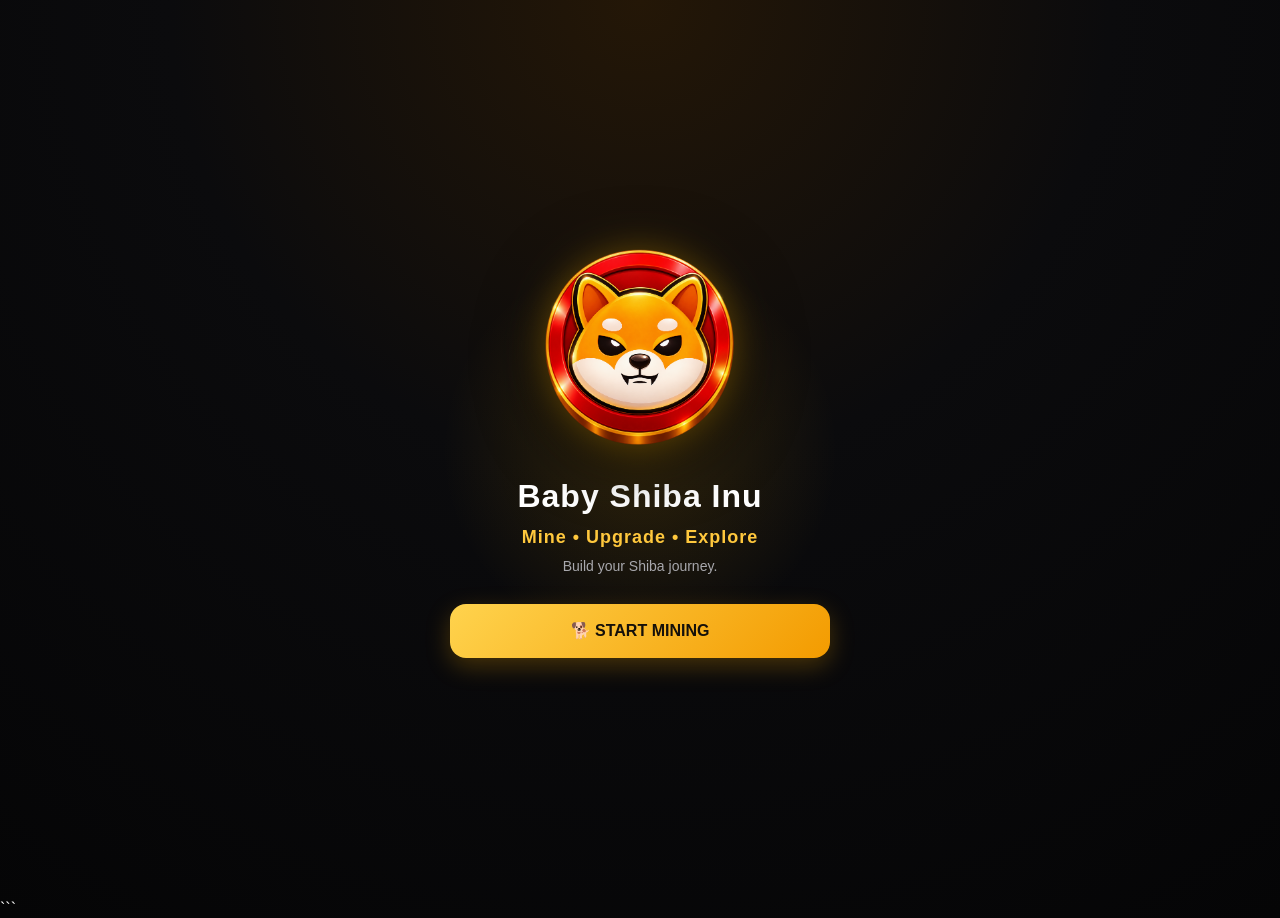
==== index.html @ 74957fc0 "Update index.html" ====
<!DOCTYPE html>
<html lang="en">
<head>
    <meta charset="UTF-8">

    <meta
        name="viewport"
        content="width=device-width, initial-scale=1.0, maximum-scale=1.0, user-scalable=no"
    >

    <title>Baby Shiba Inu</title>

    <script src="https://telegram.org/js/telegram-web-app.js"></script>

    <link rel="stylesheet" href="style.css">
</head>

<body>

<div class="app">

    <!-- ============================= -->
    <!-- INTRO SCREEN -->
    <!-- ============================= -->

    <section id="introPage" class="page intro-page active">

        <div class="intro-content">

            <div class="intro-logo">
                <img
                    src="file_00000000475481f4afc8aeaecd6da9b6.png"
                    alt="Baby Shiba Inu"
                    style="
                        width:210px;
                        height:210px;
                        max-width:210px;
                        max-height:210px;
                        object-fit:contain;
                        display:block;
                        margin:0 auto;
                    "
                >
            </div>

            <h1>Baby Shiba Inu</h1>

            <p class="intro-text">
                Mine • Upgrade • Explore
            </p>

            <p class="intro-subtitle">
                Build your Shiba journey.
            </p>

            <button
                id="startGame"
                class="primary-btn"
                type="button"
            >
                🐕 START MINING
            </button>

        </div>

    </section>


    <!-- ============================= -->
    <!-- MAIN GAME -->
    <!-- ============================= -->

    <main id="gameApp" class="game-app hidden">

        <!-- ============================= -->
        <!-- HEADER -->
        <!-- ============================= -->

        <header class="header">

            <div class="brand">

                <div class="brand-logo">
                    🐕
                </div>

                <div>

                    <div class="brand-title">
                        Baby Shiba Inu
                    </div>

                    <div class="brand-subtitle">
                        BSHIB Mining
                    </div>

                </div>

            </div>

            <button
                id="soundBtn"
                class="sound-btn"
                type="button"
            >
                🔊
            </button>

        </header>


        <!-- ============================= -->
        <!-- MINING PAGE -->
        <!-- ============================= -->

        <section
            id="miningPage"
            class="page game-page active"
        >

            <div class="player-card">

                <div class="player-info">

                    <div class="player-avatar">
                        🐕
                    </div>

                    <div>

                        <div
                            id="playerName"
                            class="player-name"
                        >
                            Player
                        </div>

                        <div
                            id="playerId"
                            class="player-id"
                        >
                            Telegram ID
                        </div>

                    </div>

                </div>

                <div class="status">

                    <span class="status-dot"></span>

                    <span id="miningStatus">
                        Mining
                    </span>

                </div>

            </div>


            <!-- BALANCE -->

            <div class="balance-card">

                <div class="balance-label">
                    YOUR BALANCE
                </div>

                <div class="balance-row">

                    <div
                        id="balance"
                        class="balance"
                    >
                        0
                    </div>

                    <span class="token-name">
                        BSHIB
                    </span>

                </div>

                <div class="level-box">

                    <div class="level-row">

                        <span id="levelName">
                            Shiba Rookie
                        </span>

                        <span>
                            LVL <b id="level">1</b>
                        </span>

                    </div>

                    <div class="progress">

                        <div
                            id="xpFill"
                            class="progress-fill"
                        ></div>

                    </div>

                </div>

            </div>


            <!-- MINING -->

            <div class="mining-card">

                <div class="mining-status">
                    ⛏️ MINING
                </div>

                <div class="coin-container">

                    <button
                        id="shibaButton"
                        class="shiba-button"
                        type="button"
                    >

                        <img
                            src="file_00000000475481f4afc8aeaecd6da9b6.png"
                            alt="BSHIB"
                        >

                    </button>

                </div>

                <div class="tap-hint">
                    TAP TO MINE BSHIB
                </div>

                <div class="mining-info">

                    <div class="mining-stat">

                        <span>
                            ⚡ Power
                        </span>

                        <strong id="tapPower">
                            1
                        </strong>

                    </div>

                    <div class="mining-stat">

                        <span>
                            🚀 Rate
                        </span>

                        <strong id="mineRate">
                            1 BSHIB/s
                        </strong>

                    </div>

                </div>

            </div>


            <!-- ENERGY -->

            <div class="energy-box">

                <div class="energy-row">

                    <span>
                        ⚡ Energy
                    </span>

                    <span>
                        <b id="energy">1000</b>
                        /
                        <span id="maxEnergy">1000</span>
                    </span>

                </div>

                <div class="energy-fill-box">

                    <div
                        id="energyFill"
                        class="energy-fill"
                    ></div>

                </div>

            </div>


            <!-- MINING STATS -->

            <div class="stats-card">

                <div class="stat-item">

                    <span>
                        Total Mined
                    </span>

                    <strong id="totalMined">
                        0
                    </strong>

                    <small>
                        BSHIB
                    </small>

                </div>

                <div class="stat-item">

                    <span>
                        Mining Rate
                    </span>

                    <strong id="statsMineRate">
                        1
                    </strong>

                    <small>
                        BSHIB/s
                    </small>

                </div>

            </div>

        </section>


        <!-- ============================= -->
        <!-- ITEMS PAGE -->
        <!-- ============================= -->

        <section
            id="itemsPage"
            class="page game-page"
        >

            <div class="page-header">

                <h2>
                    🎒 Items
                </h2>

                <p>
                    Your Baby Shiba items
                </p>

            </div>

            <div class="empty-card">

                <div class="empty-icon">
                    🎒
                </div>

                <h3>
                    Your Items
                </h3>

                <p>
                    Items you earn or purchase will appear here.
                </p>

            </div>

        </section>


        <!-- ============================= -->
        <!-- SHOP PAGE -->
        <!-- ============================= -->

        <section
            id="shopPage"
            class="page game-page"
        >

            <div class="page-header">

                <h2>
                    🛒 Shiba Shop
                </h2>

                <p>
                    Upgrade your mining experience
                </p>

            </div>

            <div class="shop-grid">

                <!-- ENERGY PACK -->

                <div class="shop-card">

                    <div class="shop-icon">
                        ⚡
                    </div>

                    <h3>
                        Energy Pack
                    </h3>

                    <p>
                        Restore 500 mining energy.
                    </p>

                    <button
                        id="buyEnergyPack"
                        class="shop-btn"
                        type="button"
                    >

                        <span id="energyPackCost">
                            250
                        </span>

                        BSHIB

                    </button>

                </div>


                <!-- MINING BOOST -->

                <div class="shop-card">

                    <div class="shop-icon">
                        🚀
                    </div>

                    <h3>
                        Mining Boost
                    </h3>

                    <p>
                        Increase mining power.
                    </p>

                    <button
                        id="buyMiningBoost"
                        class="shop-btn"
                        type="button"
                    >

                        <span id="miningBoostCost">
                            500
                        </span>

                        BSHIB

                    </button>

                </div>

            </div>

        </section>


        <!-- ============================= -->
        <!-- VIP PAGE -->
        <!-- ============================= -->

        <section
            id="vipPage"
            class="page game-page"
        >

            <div class="page-header">

                <h2>
                    👑 Baby Shiba VIP
                </h2>

                <p>
                    Unlock more mining power and rewards
                </p>

            </div>


            <!-- CURRENT VIP -->

            <div class="vip-current-box">

                <div class="vip-current-icon">
                    👑
                </div>

                <div class="vip-current-info">

                    <span class="vip-current-label">
                        Current Membership
                    </span>

                    <strong id="vipCurrentName">
                        Free Member
                    </strong>

                    <span id="vipLevel">
                        VIP 0
                    </span>

                </div>

            </div>


            <!-- VIP STATS -->

            <div class="vip-stats">

                <div class="vip-stat">

                    <span>
                        ⛏️
                    </span>

                    <small>
                        Mining Bonus
                    </small>

                    <strong id="vipMiningBonus">
                        +0%
                    </strong>

                </div>

                <div class="vip-stat">

                    <span>
                        ⚡
                    </span>

                    <small>
                        Energy Bonus
                    </small>

                    <strong id="vipEnergyBonus">
                        +0
                    </strong>

                </div>

                <div class="vip-stat">

                    <span>
                        🎁
                    </span>

                    <small>
                        Daily Reward
                    </small>

                    <strong id="vipDailyReward">
                        Locked
                    </strong>

                </div>

            </div>


            <!-- DAILY REWARD -->

            <button
                id="claimVipReward"
                class="vip-reward-btn"
                type="button"
                disabled
            >
                🔒 VIP Reward Locked
            </button>


            <!-- VIP MEMBERSHIP -->

            <div class="vip-section-title">

                <h3>
                    VIP Membership
                </h3>

                <p>
                    Upgrade your Baby Shiba journey
                </p>

            </div>


            <!-- VIP LEVELS -->

            <div class="vip-level-container">


                <!-- ============================= -->
                <!-- VIP 0 -->
                <!-- ============================= -->

                <div
                    class="vip-level-card current-vip"
                    data-vip-level="0"
                >

                    <div class="vip-card-top">

                        <div class="vip-card-icon">
                            🆓
                        </div>

                        <div>

                            <h3>
                                VIP 0
                            </h3>

                            <span>
                                Free Member
                            </span>

                        </div>

                    </div>

                    <div class="vip-benefits">

                        <div>
                            <span>⛏️ Mining</span>
                            <strong>+0%</strong>
                        </div>

                        <div>
                            <span>⚡ Energy</span>
                            <strong>+0</strong>
                        </div>

                        <div>
                            <span>🎁 Daily</span>
                            <strong>Locked</strong>
                        </div>

                    </div>

                    <button
                        class="vip-buy-btn"
                        type="button"
                        disabled
                    >
                        ✅ Current
                    </button>

                </div>


                <!-- ============================= -->
                <!-- VIP 1 -->
                <!-- ============================= -->

                <div
                    class="vip-level-card"
                    data-vip-level="1"
                >

                    <div class="vip-card-top">

                        <div class="vip-card-icon">
                            🥉
                        </div>

                        <div>

                            <h3>
                                VIP 1
                            </h3>

                            <span>
                                Starter
                            </span>

                        </div>

                    </div>

                    <div class="vip-benefits">

                        <div>
                            <span>⛏️ Mining</span>
                            <strong>+10%</strong>
                        </div>

                        <div>
                            <span>⚡ Energy</span>
                            <strong>+100</strong>
                        </div>

                        <div>
                            <span>🎁 Daily</span>
                            <strong>500 BSHIB</strong>
                        </div>

                    </div>

                    <div class="vip-price">
                        10,000 BSHIB
                    </div>

                    <button
                        class="vip-buy-btn"
                        type="button"
                        data-vip-level="1"
                    >
                        👑 Activate VIP 1
                    </button>

                </div>


                <!-- ============================= -->
                <!-- VIP 2 -->
                <!-- ============================= -->

                <div
                    class="vip-level-card"
                    data-vip-level="2"
                >

                    <div class="vip-card-top">

                        <div class="vip-card-icon">
                            🥈
                        </div>

                        <div>

                            <h3>
                                VIP 2
                            </h3>

                            <span>
                                Hunter
                            </span>

                        </div>

                    </div>

                    <div class="vip-benefits">

                        <div>
                            <span>⛏️ Mining</span>
                            <strong>+25%</strong>
                        </div>

                        <div>
                            <span>⚡ Energy</span>
                            <strong>+250</strong>
                        </div>

                        <div>
                            <span>🎁 Daily</span>
                            <strong>1,000 BSHIB</strong>
                        </div>

                    </div>

                    <div class="vip-price">
                        50,000 BSHIB
                    </div>

                    <button
                        class="vip-buy-btn"
                        type="button"
                        data-vip-level="2"
                    >
                        👑 Activate VIP 2
                    </button>

                </div>


                <!-- ============================= -->
                <!-- VIP 3 -->
                <!-- ============================= -->

                <div
                    class="vip-level-card"
                    data-vip-level="3"
                >

                    <div class="vip-card-top">

                        <div class="vip-card-icon">
                            🏆
                        </div>

                        <div>

                            <h3>
                                VIP 3
                            </h3>

                            <span>
                                Warrior
                            </span>

                        </div>

                    </div>

                    <div class="vip-benefits">

                        <div>
                            <span>⛏️ Mining</span>
                            <strong>+50%</strong>
                        </div>

                        <div>
                            <span>⚡ Energy</span>
                            <strong>+500</strong>
                        </div>

                        <div>
                            <span>🎁 Daily</span>
                            <strong>2,500 BSHIB</strong>
                        </div>

                    </div>

                    <div class="vip-price">
                        150,000 BSHIB
                    </div>

                    <button
                        class="vip-buy-btn"
                        type="button"
                        data-vip-level="3"
                    >
                        👑 Activate VIP 3
                    </button>

                </div>


                <!-- ============================= -->
                <!-- VIP 4 -->
                <!-- ============================= -->

                <div
                    class="vip-level-card"
                    data-vip-level="4"
                >

                    <div class="vip-card-top">

                        <div class="vip-card-icon">
                            💎
                        </div>

                        <div>

                            <h3>
                                VIP 4
                            </h3>

                            <span>
                                Elite
                            </span>

                        </div>

                    </div>

                    <div class="vip-benefits">

                        <div>
                            <span>⛏️ Mining</span>
                            <strong>+75%</strong>
                        </div>

                        <div>
                            <span>⚡ Energy</span>
                            <strong>+750</strong>
                        </div>

                        <div>
                            <span>🎁 Daily</span>
                            <strong>5,000 BSHIB</strong>
                        </div>

                    </div>

                    <div class="vip-price">
                        400,000 BSHIB
                    </div>

                    <button
                        class="vip-buy-btn"
                        type="button"
                        data-vip-level="4"
                    >
                        👑 Activate VIP 4
                    </button>

                </div>


                <!-- ============================= -->
                <!-- VIP 5 -->
                <!-- ============================= -->

                <div
                    class="vip-level-card vip-5-card"
                    data-vip-level="5"
                >

                    <div class="vip-card-top">

                        <div class="vip-card-icon">
                            👑
                        </div>

                        <div>

                            <h3>
                                VIP 5
                            </h3>

                            <span>
                                Shiba Legend
                            </span>

                        </div>

                    </div>

                    <div class="vip-benefits">

                        <div>
                            <span>⛏️ Mining</span>
                            <strong>+100%</strong>
                        </div>

                        <div>
                            <span>⚡ Energy</span>
                            <strong>+1,000</strong>
                        </div>

                        <div>
                            <span>🎁 Daily</span>
                            <strong>10,000 BSHIB</strong>
                        </div>

                    </div>

                    <div class="vip-price">
                        1,000,000 BSHIB
                    </div>

                    <button
                        class="vip-buy-btn"
                        type="button"
                        data-vip-level="5"
                    >
                        👑 Activate VIP 5
                    </button>

                </div>

            </div>

        </section>


        <!-- ============================= -->
        <!-- FRIENDS PAGE -->
        <!-- ============================= -->

        <section
            id="friendsPage"
            class="page game-page"
        >

            <div class="page-header">

                <h2>
                    👥 Friends
                </h2>

                <p>
                    Invite friends to Baby Shiba Inu
                </p>

            </div>

            <div class="referral-card">

                <div class="referral-title">
                    🐕 Invite & Earn
                </div>

                <div class="referral-text">
                    Share your referral link with your friends.
                </div>

                <div class="ref-code-box">

                    <span id="refCode">
                        BSHIB
                    </span>

                    <button
                        id="copyRef"
                        class="copy-btn"
                        type="button"
                    >
                        COPY
                    </button>

                </div>

                <button
                    id="inviteBtn"
                    class="invite-btn"
                    type="button"
                >
                    📨 INVITE FRIENDS
                </button>

            </div>

        </section>


        <!-- ============================= -->
        <!-- ARENA PAGE -->
        <!-- ============================= -->

        <section
            id="arenaPage"
            class="page game-page arena-page"
        >

            <div class="arena-content">

                <div class="arena-icon">
                    ⚔️
                </div>

                <h1>
                    BABY SHIBA
                    <br>
                    ARENA
                </h1>

                <div class="coming-soon">
                    COMING SOON
                </div>

                <p>
                    Prepare your Baby Shiba.
                </p>

                <p>
                    Battles are coming...
                </p>

                <div class="arena-preview">

                    <span>⚔️</span>
                    <span>🐕</span>
                    <span>🏆</span>

                </div>

                <button
                    class="arena-btn"
                    type="button"
                >
                    🔥 PREPARE YOUR SHIBA
                </button>

            </div>

        </section>


        <!-- ============================= -->
        <!-- UPGRADE PAGE -->
        <!-- ============================= -->

        <section
            id="upgradePage"
            class="page game-page"
        >

            <div class="page-header">

                <h2>
                    ⚡ Upgrades
                </h2>

                <p>
                    Improve your mining power
                </p>

            </div>

            <div class="upgrade-list">

                <!-- TAP POWER -->

                <div class="upgrade-card">

                    <div class="upgrade-icon">
                        ⚡
                    </div>

                    <div class="upgrade-info">

                        <div class="upgrade-name">
                            Tap Power
                        </div>

                        <div class="upgrade-desc">
                            Increase BSHIB per tap
                        </div>

                    </div>

                    <button
                        id="upgradeTap"
                        class="upgrade-btn"
                        type="button"
                        onclick="upgradeTap()"
                    >

                        <span id="tapCost">
                            100
                        </span>

                        BSHIB

                    </button>

                </div>


                <!-- ENERGY -->

                <div class="upgrade-card">

                    <div class="upgrade-icon">
                        🔋
                    </div>

                    <div class="upgrade-info">

                        <div class="upgrade-name">
                            Energy
                        </div>

                        <div class="upgrade-desc">
                            Increase maximum energy
                        </div>

                    </div>

                    <button
                        id="upgradeEnergy"
                        class="upgrade-btn"
                        type="button"
                        onclick="upgradeEnergy()"
                    >

                        <span id="energyCost">
                            250
                        </span>

                        BSHIB

                    </button>

                </div>


                <!-- MINING BOOST -->

                <div class="upgrade-card">

                    <div class="upgrade-icon">
                        🚀
                    </div>

                    <div class="upgrade-info">

                        <div class="upgrade-name">
                            Mining Boost
                        </div>

                        <div class="upgrade-desc">
                            Increase automatic mining
                        </div>

                    </div>

                    <button
                        id="upgradeBoost"
                        class="upgrade-btn"
                        type="button"
                        onclick="upgradeBoost()"
                    >

                        <span id="boostCost">
                            500
                        </span>

                        BSHIB

                    </button>

                </div>

            </div>

        </section>


        <!-- ============================= -->
        <!-- BOTTOM NAVIGATION -->
        <!-- ============================= -->

        <nav
            class="bottom-nav"
            aria-label="Main navigation"
        >

            <button
                id="miningNav"
                class="nav-item active"
                type="button"
                onclick="showPage('miningPage')"
            >

                <span>⛏️</span>
                <small>Mining</small>

            </button>


            <button
                class="nav-item"
                type="button"
                onclick="showPage('itemsPage')"
            >

                <span>🎒</span>
                <small>Items</small>

            </button>


            <button
                class="nav-item"
                type="button"
                onclick="showPage('shopPage')"
            >

                <span>🛒</span>
                <small>Shop</small>

            </button>


            <button
                class="nav-item"
                type="button"
                onclick="showPage('vipPage')"
            >

                <span>👑</span>
                <small>VIP</small>

            </button>


            <button
                class="nav-item"
                type="button"
                onclick="showPage('friendsPage')"
            >

                <span>👥</span>
                <small>Friends</small>

            </button>


            <button
                class="nav-item"
                type="button"
                onclick="showPage('arenaPage')"
            >

                <span>⚔️</span>
                <small>Arena</small>

            </button>

        </nav>

    </main>


    <!-- ============================= -->
    <!-- TOAST -->
    <!-- ============================= -->

    <div
        id="toast"
        class="toast"
    >

        <span id="toastText"></span>

    </div>


    <!-- ============================= -->
    <!-- EFFECTS -->
    <!-- ============================= -->

    <div
        id="effects"
        class="effects"
    ></div>


</div>


<!-- APP JAVASCRIPT -->

<script src="app.js"></script>

</body>
</html>
```
---- style.css ----
/* ==========================================
   BABY SHIBA INU
   UI VERSION 2.0
   ========================================== */

* {
    box-sizing: border-box;
    margin: 0;
    padding: 0;
}

html {
    scroll-behavior: smooth;
}

body {
    min-height: 100vh;
    background:
        radial-gradient(circle at top, #241707 0%, #0b0b0d 42%, #050506 100%);
    color: #ffffff;
    font-family:
        Arial,
        Helvetica,
        sans-serif;
    overflow-x: hidden;
}

button {
    font-family: inherit;
    border: 0;
    cursor: pointer;
    color: inherit;
}

.app {
    width: 100%;
    max-width: 520px;
    min-height: 100vh;
    margin: 0 auto;
    position: relative;
}

/* ==========================================
   GENERAL
   ========================================== */

.hidden {
    display: none !important;
}

.page {
    width: 100%;
}

.game-page {
    display: none;
    min-height: calc(100vh - 80px);
    padding: 18px 16px 105px;
}

.game-page.active {
    display: block;
}

/* ==========================================
   INTRO SCREEN
   ========================================== */

.intro-page {
    min-height: 100vh;
    display: none;
    align-items: center;
    justify-content: center;
    padding: 30px 20px;
    text-align: center;

    background:
        radial-gradient(
            circle at center,
            rgba(255, 178, 0, 0.15),
            transparent 38%
        );
}

.intro-page.active {
    display: flex;
}

.intro-content {
    width: 100%;
    max-width: 380px;
}

.intro-logo {
    width: 210px;
    height: 210px;
    margin: 0 auto 25px;

    display: flex;
    align-items: center;
    justify-content: center;

    border-radius: 50%;

    filter:
        drop-shadow(0 0 18px rgba(255, 180, 0, 0.35))
        drop-shadow(0 12px 30px rgba(0, 0, 0, 0.7));

    animation: coinFloat 3s ease-in-out infinite;
}

.intro-logo img {
    width: 100%;
    height: 100%;
    object-fit: contain;
}

.intro-content h1 {
    font-size: 32px;
    font-weight: 900;
    letter-spacing: 1px;
    margin-bottom: 12px;
}

.intro-text {
    color: #ffc83d;
    font-size: 18px;
    font-weight: 800;
    letter-spacing: 1px;
    margin-bottom: 10px;
}

.intro-subtitle {
    color: #a8a8ad;
    font-size: 14px;
    margin-bottom: 30px;
}

.primary-btn {
    width: 100%;
    min-height: 54px;
    padding: 14px 22px;

    border-radius: 16px;

    background:
        linear-gradient(
            135deg,
            #ffd34d,
            #f39b00
        );

    color: #15100a;
    font-size: 16px;
    font-weight: 900;

    box-shadow:
        0 8px 25px rgba(255, 174, 0, 0.25);

    transition:
        transform 0.15s ease,
        box-shadow 0.15s ease;
}

.primary-btn:active {
    transform: scale(0.97);
}

.primary-btn:hover {
    box-shadow:
        0 10px 30px rgba(255, 174, 0, 0.4);
}

/* ==========================================
   HEADER
   ========================================== */

.header {
    min-height: 70px;
    padding: 12px 16px;

    display: flex;
    align-items: center;
    justify-content: space-between;

    border-bottom: 1px solid rgba(255, 255, 255, 0.06);

    background: rgba(7, 7, 9, 0.88);
    backdrop-filter: blur(15px);

    position: sticky;
    top: 0;
    z-index: 50;
}

.brand {
    display: flex;
    align-items: center;
    gap: 10px;
}

.brand-logo {
    width: 43px;
    height: 43px;
    flex-shrink: 0;
}

.brand-logo img {
    width: 100%;
    height: 100%;
    object-fit: contain;
}

.brand-title {
    font-size: 15px;
    font-weight: 900;
}

.brand-subtitle {
    margin-top: 3px;
    color: #8e8e95;
    font-size: 11px;
}

.sound-btn {
    width: 40px;
    height: 40px;
    border-radius: 12px;

    background: rgba(255, 255, 255, 0.06);

    font-size: 18px;
}

/* ==========================================
   PLAYER CARD
   ========================================== */

.player-card {
    margin-bottom: 12px;
    padding: 14px;

    display: flex;
    align-items: center;
    justify-content: space-between;

    border: 1px solid rgba(255, 190, 40, 0.12);
    border-radius: 17px;

    background:
        linear-gradient(
            135deg,
            rgba(255, 194, 55, 0.08),
            rgba(255, 255, 255, 0.025)
        );
}

.player-info {
    display: flex;
    align-items: center;
    gap: 10px;
}

.player-avatar {
    width: 42px;
    height: 42px;

    display: flex;
    align-items: center;
    justify-content: center;

    border-radius: 50%;
    background: rgba(255, 190, 35, 0.12);

    font-size: 22px;
}

.player-name {
    font-size: 14px;
    font-weight: 800;
}

.player-id {
    margin-top: 4px;
    color: #85858b;
    font-size: 10px;
}

.status {
    display: flex;
    align-items: center;
    gap: 6px;

    color: #7ee49b;
    font-size: 10px;
    font-weight: 700;
}

.status-dot {
    width: 7px;
    height: 7px;

    border-radius: 50%;
    background: #4ee477;

    box-shadow:
        0 0 8px rgba(78, 228, 119, 0.7);
}

/* ==========================================
   BALANCE
   ========================================== */

.balance-card {
    padding: 20px;
    margin-bottom: 12px;

    border-radius: 20px;

    background:
        linear-gradient(
            145deg,
            rgba(255, 188, 33, 0.12),
            rgba(255, 255, 255, 0.035)
        );

    border: 1px solid rgba(255, 195, 50, 0.16);
}

.balance-label {
    color: #88888f;
    font-size: 10px;
    font-weight: 800;
    letter-spacing: 1.5px;
    text-align: center;
}

.balance-row {
    margin: 10px 0 17px;

    display: flex;
    align-items: center;
    justify-content: center;
    gap: 8px;
}

.small-coin {
    width: 30px;
    height: 30px;
    object-fit: contain;
}

.balance {
    font-size: 31px;
    font-weight: 900;
    letter-spacing: 0.5px;
}

.token-name {
    color: #ffc83d;
    font-size: 13px;
    font-weight: 900;
}

.level-box {
    width: 100%;
}

.level-row {
    display: flex;
    justify-content: space-between;
    margin-bottom: 7px;

    color: #a9a9af;
    font-size: 11px;
}

.level-row b {
    color: #ffffff;
}

.progress {
    width: 100%;
    height: 7px;

    border-radius: 20px;
    overflow: hidden;

    background: rgba(255, 255, 255, 0.08);
}

.progress-fill {
    width: 0;
    height: 100%;

    border-radius: inherit;

    background:
        linear-gradient(
            90deg,
            #f39b00,
            #ffe06b
        );

    transition: width 0.25s ease;
}

/* ==========================================
   MINING CARD
   ========================================== */

.mining-card {
    padding: 18px;
    margin-bottom: 12px;

    text-align: center;

    border-radius: 20px;

    background:
        linear-gradient(
            145deg,
            rgba(255, 190, 40, 0.08),
            rgba(255, 255, 255, 0.025)
        );

    border: 1px solid rgba(255, 190, 40, 0.12);
}

.mining-status {
    color: #ffc83d;
    font-size: 11px;
    font-weight: 900;
    letter-spacing: 1.5px;
}

.coin-container {
    display: flex;
    align-items: center;
    justify-content: center;

    margin: 20px 0 8px;
}

.shiba-button {
    width: 210px;
    height: 210px;

    padding: 0;
    margin: 0;

    display: flex;
    align-items: center;
    justify-content: center;

    border-radius: 50%;
    background: transparent;

    outline: none;
    -webkit-tap-highlight-color: transparent;

    filter:
        drop-shadow(0 15px 25px rgba(0, 0, 0, 0.6))
        drop-shadow(0 0 22px rgba(255, 176, 0, 0.25));

    transition:
        transform 0.12s ease,
        filter 0.12s ease;
}

.shiba-button img {
    display: block;

    width: 100%;
    height: 100%;

    max-width: 100%;
    max-height: 100%;

    object-fit: contain;
    object-position: center;

    margin: 0;
}

.shiba-button:active,
.shiba-button:focus,
.shiba-button:focus-visible {
    outline: none !important;
    box-shadow: none !important;
    transform: none !important;
    -webkit-tap-highlight-color: transparent !important;
    -webkit-focus-ring-color: transparent !important;
}

.tap-hint {
    color: #9999a0;
    font-size: 10px;
    font-weight: 800;
    letter-spacing: 1px;
}

.mining-info {
    display: grid;
    grid-template-columns: 1fr 1fr;

    gap: 10px;
    margin-top: 18px;
}

.mining-stat {
    padding: 12px;

    border-radius: 14px;

    background: rgba(255, 255, 255, 0.035);
}

.mining-stat span {
    display: block;

    color: #85858c;
    font-size: 10px;
    margin-bottom: 5px;
}

.mining-stat strong {
    color: #ffffff;
    font-size: 14px;
}

/* ==========================================
   ENERGY
   ========================================== */

.energy-box {
    padding: 14px;
    margin-bottom: 12px;

    border-radius: 16px;
    background: rgba(255, 255, 255, 0.035);
}

.energy-row {
    display: flex;
    justify-content: space-between;

    margin-bottom: 9px;

    color: #a7a7ad;
    font-size: 11px;
}

.energy-row b,
.energy-row span {
    color: #ffffff;
}

.energy-fill-box {
    width: 100%;
    height: 8px;

    overflow: hidden;
    border-radius: 20px;

    background: rgba(255, 255, 255, 0.08);
}

.energy-fill {
    width: 100%;
    height: 100%;

    border-radius: inherit;

    background:
        linear-gradient(
            90deg,
            #4ca9ff,
            #80d8ff
        );

    transition: width 0.25s ease;
}

/* ==========================================
   STATS
   ========================================== */

.stats-card {
    display: grid;
    grid-template-columns: 1fr 1fr;

    gap: 10px;
    margin-bottom: 15px;
}

.stat-item {
    padding: 15px;

    text-align: center;

    border-radius: 16px;
    background: rgba(255, 255, 255, 0.035);

    border: 1px solid rgba(255, 255, 255, 0.05);
}

.stat-item span {
    display: block;

    color: #85858c;
    font-size: 10px;
    margin-bottom: 7px;
}

.stat-item strong {
    display: block;

    color: #ffffff;
    font-size: 18px;
}

.stat-item small {
    color: #ffc83d;
    font-size: 9px;
}

/* ==========================================
   PAGE HEADERS
   ========================================== */

.page-header {
    padding: 8px 2px 18px;
}

.page-header h2 {
    font-size: 25px;
    font-weight: 900;
}

.page-header p {
    margin-top: 6px;

    color: #85858c;
    font-size: 12px;
}

/* ==========================================
   EMPTY / ITEMS
   ========================================== */

.empty-card {
    padding: 45px 20px;

    text-align: center;

    border-radius: 20px;

    background: rgba(255, 255, 255, 0.035);
    border: 1px solid rgba(255, 255, 255, 0.06);
}

.empty-icon {
    font-size: 55px;
    margin-bottom: 15px;
}

.empty-card h3 {
    font-size: 18px;
    margin-bottom: 8px;
}

.empty-card p {
    color: #85858c;
    font-size: 12px;
    line-height: 1.6;
}

/* ==========================================
   SHOP
   ========================================== */

.shop-grid {
    display: grid;
    grid-template-columns: 1fr 1fr;
    gap: 10px;
}

.shop-card {
    padding: 17px;

    border-radius: 18px;

    background:
        linear-gradient(
            145deg,
            rgba(255, 190, 40, 0.08),
            rgba(255, 255, 255, 0.03)
        );

    border: 1px solid rgba(255, 190, 40, 0.1);
}

.shop-icon {
    font-size: 30px;
    margin-bottom: 12px;
}

.shop-card h3 {
    font-size: 14px;
    margin-bottom: 7px;
}

.shop-card p {
    min-height: 40px;

    color: #898990;
    font-size: 10px;
    line-height: 1.5;
}

.shop-btn {
    width: 100%;
    margin-top: 14px;
    padding: 10px 5px;

    border-radius: 10px;

    background: rgba(255, 193, 45, 0.1);

    color: #ffc83d;
    font-size: 9px;
    font-weight: 900;
}

/* ==========================================
   VIP
   ========================================== */

.vip-hero {
    padding: 30px 18px;
    margin-bottom: 14px;

    text-align: center;

    border-radius: 22px;

    background:
        radial-gradient(
            circle at top,
            rgba(255, 196, 40, 0.18),
            rgba(255, 255, 255, 0.025)
        );

    border: 1px solid rgba(255, 196, 40, 0.18);
}

.vip-crown {
    font-size: 55px;
    margin-bottom: 10px;

    filter:
        drop-shadow(0 0 15px rgba(255, 200, 60, 0.35));
}

.vip-hero h2 {
    color: #ffd65a;
    font-size: 24px;
    font-weight: 900;
    letter-spacing: 1px;
}

.vip-hero p {
    margin-top: 9px;

    color: #99999f;
    font-size: 11px;
}

.premium-list {
    display: flex;
    flex-direction: column;
    gap: 9px;
    margin-bottom: 15px;
}

.premium-card {
    display: flex;
    align-items: center;
    gap: 13px;

    padding: 14px;

    border-radius: 15px;

    background: rgba(255, 255, 255, 0.035);
    border: 1px solid rgba(255, 255, 255, 0.06);
}

.premium-card > span {
    width: 40px;
    height: 40px;

    display: flex;
    align-items: center;
    justify-content: center;

    border-radius: 12px;

    background: rgba(255, 193, 45, 0.1);

    font-size: 20px;
}

.premium-card strong {
    display: block;

    font-size: 13px;
    margin-bottom: 4px;
}

.premium-card small {
    color: #85858c;
    font-size: 10px;
}

.premium-btn {
    margin-top: 2px;
}

/* ==========================================
   REFERRAL
   ========================================== */

.referral-card {
    padding: 20px;

    border-radius: 20px;

    background:
        linear-gradient(
            145deg,
            rgba(255, 190, 40, 0.1),
            rgba(255, 255, 255, 0.03)
        );

    border: 1px solid rgba(255, 190, 40, 0.12);
}

.referral-title {
    font-size: 18px;
    font-weight: 900;
}

.referral-text {
    margin-top: 7px;
    color: #898990;
    font-size: 11px;
    line-height: 1.5;
}

.ref-code-box {
    display: flex;
    align-items: center;
    justify-content: space-between;

    margin-top: 18px;
    padding: 5px 5px 5px 12px;

    border-radius: 12px;

    background: rgba(0, 0, 0, 0.25);
}

.ref-code {
    color: #ffc83d;
    font-size: 12px;
    font-weight: 900;
}

#refCode {
    color: #ffc83d;
    font-size: 12px;
    font-weight: 900;
}

.copy-btn {
    padding: 9px 12px;

    border-radius: 9px;

    background: rgba(255, 193, 45, 0.13);

    color: #ffc83d;
    font-size: 9px;
    font-weight: 900;
}

.invite-btn {
    width: 100%;
    margin-top: 10px;
    padding: 13px;

    border-radius: 12px;

    background:
        linear-gradient(
            135deg,
            #f6bd32,
            #d98a00
        );

    color: #161109;
    font-size: 11px;
    font-weight: 900;
}

/* ==========================================
   UPGRADE
   ========================================== */

.upgrade-list {
    display: flex;
    flex-direction: column;
    gap: 10px;
}

.upgrade-card {
    display: flex;
    align-items: center;
    gap: 12px;

    padding: 13px;

    border-radius: 16px;

    background: rgba(255, 255, 255, 0.035);

    border: 1px solid rgba(255, 255, 255, 0.06);
}

.upgrade-icon {
    width: 43px;
    height: 43px;

    display: flex;
    align-items: center;
    justify-content: center;

    border-radius: 13px;

    background: rgba(255, 193, 45, 0.1);

    font-size: 21px;
}

.upgrade-info {
    flex: 1;
}

.upgrade-name {
    font-size: 13px;
    font-weight: 900;
}

.upgrade-desc {
    margin-top: 4px;

    color: #85858c;
    font-size: 9px;
}

.upgrade-btn {
    padding: 9px 8px;

    border-radius: 9px;

    background: rgba(255, 193, 45, 0.12);

    color: #ffc83d;

    font-size: 9px;
    font-weight: 900;
}

/* ==========================================
   ARENA
   ========================================== */

.arena-page {
    min-height: calc(100vh - 70px);
}

.arena-content {
    min-height: 70vh;

    display: flex;
    flex-direction: column;
    align-items: center;
    justify-content: center;

    text-align: center;
}

.arena-icon {
    width: 95px;
    height: 95px;

    display: flex;
    align-items: center;
    justify-content: center;

    margin-bottom: 18px;

    border-radius: 50%;

    background:
        radial-gradient(
            circle,
            rgba(255, 75, 75, 0.15),
            rgba(255, 255, 255, 0.025)
        );

    border: 1px solid rgba(255, 90, 90, 0.16);

    font-size: 45px;
}

.arena-content h1 {
    font-size: 30px;
    line-height: 1.1;
    font-weight: 900;
    letter-spacing: 1px;
}

.coming-soon {
    margin-top: 18px;
    padding: 9px 18px;

    border-radius: 30px;

    background: rgba(255, 193, 45, 0.1);

    color: #ffc83d;

    font-size: 12px;
    font-weight: 900;
    letter-spacing: 2px;
}

.arena-content p {
    margin-top: 10px;

    color: #85858c;
    font-size: 12px;
}

.arena-preview {
    display: flex;
    gap: 22px;

    margin: 28px 0;

    font-size: 30px;
}

.arena-btn {
    padding: 13px 20px;

    border-radius: 13px;

    background: rgba(255, 255, 255, 0.06);

    color: #8c8c93;

    font-size: 10px;
    font-weight: 900;
}

/* ==========================================
   BOTTOM NAV
   ========================================== */

.bottom-nav {
    position: fixed;
    left: 50%;
    bottom: 0;
    transform: translateX(-50%);

    width: 100%;
    max-width: 520px;
    height: 72px;

    display: grid;
    grid-template-columns: repeat(6, 1fr);

    padding: 6px 4px 8px;
    box-sizing: border-box;

    background: rgba(8, 8, 10, 0.98);
    border-top: 1px solid rgba(255, 255, 255, 0.08);

    z-index: 9999;
}

.nav-item {
    appearance: none;
    -webkit-appearance: none;

    border: 0;
    outline: 0;

    display: flex;
    flex-direction: column;
    align-items: center;
    justify-content: center;

    gap: 4px;

    min-width: 0;
    padding: 4px 0;

    background: transparent;
    color: #777;

    font-family: inherit;
    cursor: pointer;

    transition: color 0.15s ease, transform 0.15s ease;
}

.nav-item span {
    display: block;
    font-size: 22px;
    line-height: 1;
}

.nav-item small {
    display: block;
    font-size: 9px;
    line-height: 1;
    font-weight: 800;
    white-space: nowrap;
}

.nav-item.active {
    color: #ffc83d;
}

.nav-item:active {
    transform: scale(0.92);
}

/* ==========================================
   TOAST
   ========================================== */

.toast {
    position: fixed;
    left: 50%;
    bottom: 90px;

    transform:
        translateX(-50%)
        translateY(20px);

    min-width: 180px;
    max-width: 85%;

    padding: 12px 16px;

    border-radius: 13px;

    background: rgba(20, 20, 22, 0.96);

    border:
        1px solid rgba(255, 193, 45, 0.2);

    color: #ffffff;

    font-size: 11px;
    font-weight: 700;

    text-align: center;

    opacity: 0;
    pointer-events: none;

    transition:
        opacity 0.2s ease,
        transform 0.2s ease;

    z-index: 300;
}

.toast.show {
    opacity: 1;

    transform:
        translateX(-50%)
        translateY(0);
}

/* ==========================================
   MINING EFFECTS
   ========================================== */

.effects {
    position: fixed;
    inset: 0;

    pointer-events: none;

    overflow: hidden;

    z-index: 999999;
}

/* FIX: VISIBLE +1 EFFECT */

.coin-effect {
    position: fixed !important;

    color: #ffd34d !important;

    font-size: 25px !important;
    line-height: 1 !important;

    font-weight: 900 !important;

    white-space: nowrap !important;

    pointer-events: none !important;

    z-index: 999999 !important;

    text-shadow:
        0 2px 4px rgba(0, 0, 0, 0.95),
        0 0 8px rgba(255, 193, 45, 0.75),
        0 0 16px rgba(255, 193, 45, 0.45);

    animation:
        coinUp 0.8s ease-out forwards !important;
}

/* ==========================================
   ANIMATIONS
   ========================================== */

@keyframes coinFloat {

    0%,
    100% {
        transform: translateY(0);
    }

    50% {
        transform: translateY(-9px);
    }
}

@keyframes coinUp {

    0% {
        opacity: 1;

        transform:
            translate(-50%, 0)
            scale(1);
    }

    100% {
        opacity: 0;

        transform:
            translate(-50%, -85px)
            scale(1.25);
    }
}

/* ==========================================
   MOBILE
   ========================================== */

@media (max-width: 380px) {

    .intro-logo {
        width: 175px;
        height: 175px;
    }

    .intro-content h1 {
        font-size: 27px;
    }

    .shiba-button {
        width: 175px;
        height: 175px;
    }

    .balance {
        font-size: 27px;
    }

    .nav-item span {
        font-size: 16px;
    }

    .nav-item small {
        font-size: 7px;
    }
}

/* ==========================================
   FINAL GAME LAYOUT FIX
   ========================================== */

.game-app {
    position: relative;
    min-height: 100vh;
    padding-bottom: 90px;
    box-sizing: border-box;
}

.bottom-nav {
    position: fixed !important;
    left: 50% !important;
    bottom: 0 !important;
    transform: translateX(-50%) !important;

    width: 100% !important;
    max-width: 520px !important;
    height: 72px !important;

    display: grid !important;
    grid-template-columns: repeat(6, 1fr) !important;

    padding: 6px 4px 8px !important;
    box-sizing: border-box !important;

    background: rgba(8, 8, 10, 0.98) !important;

    z-index: 99999 !important;
}

.nav-item {
    display: flex !important;
    flex-direction: column !important;
    align-items: center !important;
    justify-content: center !important;

    background: transparent !important;
    border: 0 !important;

    color: #777 !important;
}

.nav-item span {
    display: block !important;
    font-size: 22px !important;
    line-height: 1 !important;
}

.nav-item small {
    display: block !important;
    font-size: 9px !important;
    line-height: 1 !important;
    white-space: nowrap !important;
}

.nav-item.active {
    color: #ffc83d !important;
}

/* ==========================================
   BABY SHIBA VIP
   ========================================== */

.vip-page-header {
    text-align: center;
    margin-bottom: 18px;
}

.vip-header-crown {
    font-size: 42px;
    margin-bottom: 5px;
}

.vip-page-header h2 {
    margin: 0;
    font-size: 25px;
    font-weight: 800;
}

.vip-page-header p {
    margin: 6px 0 0;
    opacity: 0.65;
    font-size: 13px;
}

/* ==========================================
   CURRENT VIP
   ========================================== */

.vip-current-box {
    margin: 0 0 18px;
    padding: 18px;

    display: flex;
    align-items: center;
    gap: 14px;

    border-radius: 20px;

    background:
        linear-gradient(
            145deg,
            rgba(255, 193, 7, 0.18),
            rgba(255, 193, 7, 0.04)
        );

    border: 1px solid rgba(255, 193, 7, 0.35);

    box-shadow:
        0 10px 30px rgba(0, 0, 0, 0.22);
}

.vip-current-icon {
    width: 58px;
    height: 58px;

    flex-shrink: 0;

    display: flex;
    align-items: center;
    justify-content: center;

    border-radius: 18px;

    background: rgba(255, 193, 7, 0.14);

    border: 1px solid rgba(255, 193, 7, 0.25);

    font-size: 31px;
}

.vip-current-info {
    display: flex;
    flex-direction: column;
    gap: 4px;

    min-width: 0;
}

.vip-current-label {
    color: #ffffff;
    opacity: 0.55;

    font-size: 10px;
    letter-spacing: 1.2px;
}

.vip-current-info strong {
    font-size: 18px;
}

#vipLevel {
    color: #ffc83d;
    font-size: 11px;
    font-weight: 800;
}

/* ==========================================
   VIP STATS
   ========================================== */

.vip-stats {
    display: grid;

    grid-template-columns: repeat(3, 1fr);

    gap: 8px;

    margin-bottom: 14px;
}

.vip-stat {
    padding: 12px 6px;

    text-align: center;

    border-radius: 13px;

    background: rgba(255, 255, 255, 0.045);

    border: 1px solid rgba(255, 255, 255, 0.06);

    min-width: 0;
}

.vip-stat span {
    display: block;

    margin-bottom: 5px;

    font-size: 15px;
}

.vip-stat small {
    display: block;

    margin-bottom: 5px;

    color: #85858c;

    font-size: 9px;
}

.vip-stat strong {
    display: block;

    color: #ffc83d;

    font-size: 12px;
}

/* ==========================================
   VIP REWARD
   ========================================== */

.vip-reward-btn {
    width: 100%;

    min-height: 44px;

    margin-bottom: 22px;

    padding: 11px;

    border-radius: 13px;

    background: rgba(255, 255, 255, 0.07);

    color: #ffffff;

    font-size: 12px;
    font-weight: 800;
}

.vip-reward-btn:not(:disabled) {
    background:
        linear-gradient(
            135deg,
            #f6c453,
            #e7a916
        );

    color: #171717;
}

/* ==========================================
   VIP TITLE
   ========================================== */

.vip-section-title {
    margin-bottom: 12px;
}

.vip-section-title h3 {
    margin: 0;

    font-size: 18px;
    font-weight: 900;
}

.vip-section-title p {
    margin-top: 4px;

    color: #85858c;

    font-size: 11px;
}

/* ==========================================
   VIP LEVEL CONTAINER
   ========================================== */

.vip-level-container {
    width: 100% !important;

    display: flex !important;

    flex-direction: column !important;

    align-items: stretch !important;

    justify-content: flex-start !important;

    gap: 12px !important;

    padding: 0 0 25px !important;

    margin: 0 !important;

    box-sizing: border-box !important;
}

/* ==========================================
   VIP LEVEL CARD
   ========================================== */

.vip-level-container > .vip-level-card {
    width: 100% !important;

    min-width: 0 !important;

    max-width: 100% !important;

    height: auto !important;

    display: block !important;

    flex: 0 0 auto !important;

    position: relative !important;

    box-sizing: border-box !important;

    padding: 16px !important;

    margin: 0 !important;

    transform: none !important;

    writing-mode: horizontal-tb !important;

    border-radius: 19px;

    background:
        linear-gradient(
            145deg,
            rgba(255, 255, 255, 0.075),
            rgba(255, 255, 255, 0.025)
        );

    border: 1px solid rgba(255, 255, 255, 0.09);

    box-shadow:
        0 7px 20px rgba(0, 0, 0, 0.18);
}

/* ==========================================
   CURRENT VIP CARD
   ========================================== */

.vip-level-card.current-vip {
    border-color:
        rgba(255, 193, 7, 0.35);

    background:
        linear-gradient(
            145deg,
            rgba(255, 193, 7, 0.12),
            rgba(255, 193, 7, 0.035)
        );
}

/* ==========================================
   VIP 5
   ========================================== */

.vip-level-card.vip-5-card {
    border-color:
        rgba(255, 193, 7, 0.4);

    background:
        linear-gradient(
            145deg,
            rgba(255, 193, 7, 0.14),
            rgba(255, 193, 7, 0.035)
        );

    box-shadow:
        0 10px 30px rgba(255, 193, 7, 0.08);
}

/* ==========================================
   VIP CARD TOP
   ========================================== */

.vip-card-top {
    width: 100% !important;

    min-width: 0 !important;

    display: flex !important;

    flex-direction: row !important;

    align-items: center !important;

    justify-content: flex-start !important;

    gap: 12px !important;

    margin: 0 0 14px !important;

    box-sizing: border-box !important;
}

.vip-card-icon {
    width: 44px;
    height: 44px;

    flex: 0 0 44px !important;

    display: flex;

    align-items: center;

    justify-content: center;

    border-radius: 14px;

    background:
        rgba(255, 193, 7, 0.12);

    border:
        1px solid rgba(255, 193, 7, 0.2);

    font-size: 23px;
}

.vip-card-top > div {
    min-width: 0 !important;

    flex: 1 1 auto !important;

    display: block !important;
}

.vip-card-top h3 {
    margin: 0;

    font-size: 17px;

    white-space: normal;
}

.vip-card-top span {
    display: block;

    margin-top: 3px;

    color: #85858c;

    font-size: 10px;
}

/* ==========================================
   VIP BENEFITS
   ========================================== */

.vip-benefits {
    width: 100% !important;

    display: flex !important;

    flex-direction: column !important;

    align-items: stretch !important;

    justify-content: flex-start !important;

    gap: 8px !important;

    margin: 0 0 14px !important;

    box-sizing: border-box !important;
}

.vip-benefits div {
    width: 100% !important;

    min-width: 0 !important;

    display: flex !important;

    flex-direction: row !important;

    align-items: center !important;

    justify-content: space-between !important;

    gap: 10px !important;

    padding: 8px 10px;

    margin: 0 !important;

    box-sizing: border-box !important;

    border-radius: 10px;

    background:
        rgba(255, 255, 255, 0.035);

    color: #a5a5ab;

    font-size: 11px;
}

.vip-benefits strong {
    color: #ffc83d;

    font-size: 11px;

    font-weight: 900;

    white-space: nowrap;
}

/* ==========================================
   VIP PRICE
   ========================================== */

.vip-price {
    width: 100% !important;

    margin: 0 0 10px !important;

    padding: 9px;

    text-align: center;

    border-radius: 10px;

    background:
        rgba(255, 193, 7, 0.08);

    color: #ffc83d;

    font-size: 12px;

    font-weight: 900;

    box-sizing: border-box !important;
}

/* ==========================================
   VIP BUTTON
   ========================================== */

.vip-buy-btn {
    width: 100% !important;

    min-width: 0 !important;

    min-height: 42px;

    display: block !important;

    padding: 10px;

    margin: 0 !important;

    border-radius: 11px;

    background:
        linear-gradient(
            135deg,
            #f6c453,
            #d9950b
        );

    color: #171717;

    font-size: 11px;

    font-weight: 900;
}

.vip-buy-btn:disabled {
    background:
        rgba(255, 255, 255, 0.07);

    color: #85858c;

    cursor: default;

    opacity: 0.8;
}

/* ==========================================
   MOBILE VIP
   ========================================== */

@media (max-width: 380px) {

    .vip-level-container {
        width: 100% !important;
    }

    .vip-level-card {
        padding: 14px !important;
    }

    .vip-card-icon {
        width: 40px;
        height: 40px;

        flex-basis: 40px !important;

        font-size: 20px;
    }

    .vip-benefits div {
        padding: 7px 8px;
    }

    .vip-card-top h3 {
        font-size: 15px;
    }
}
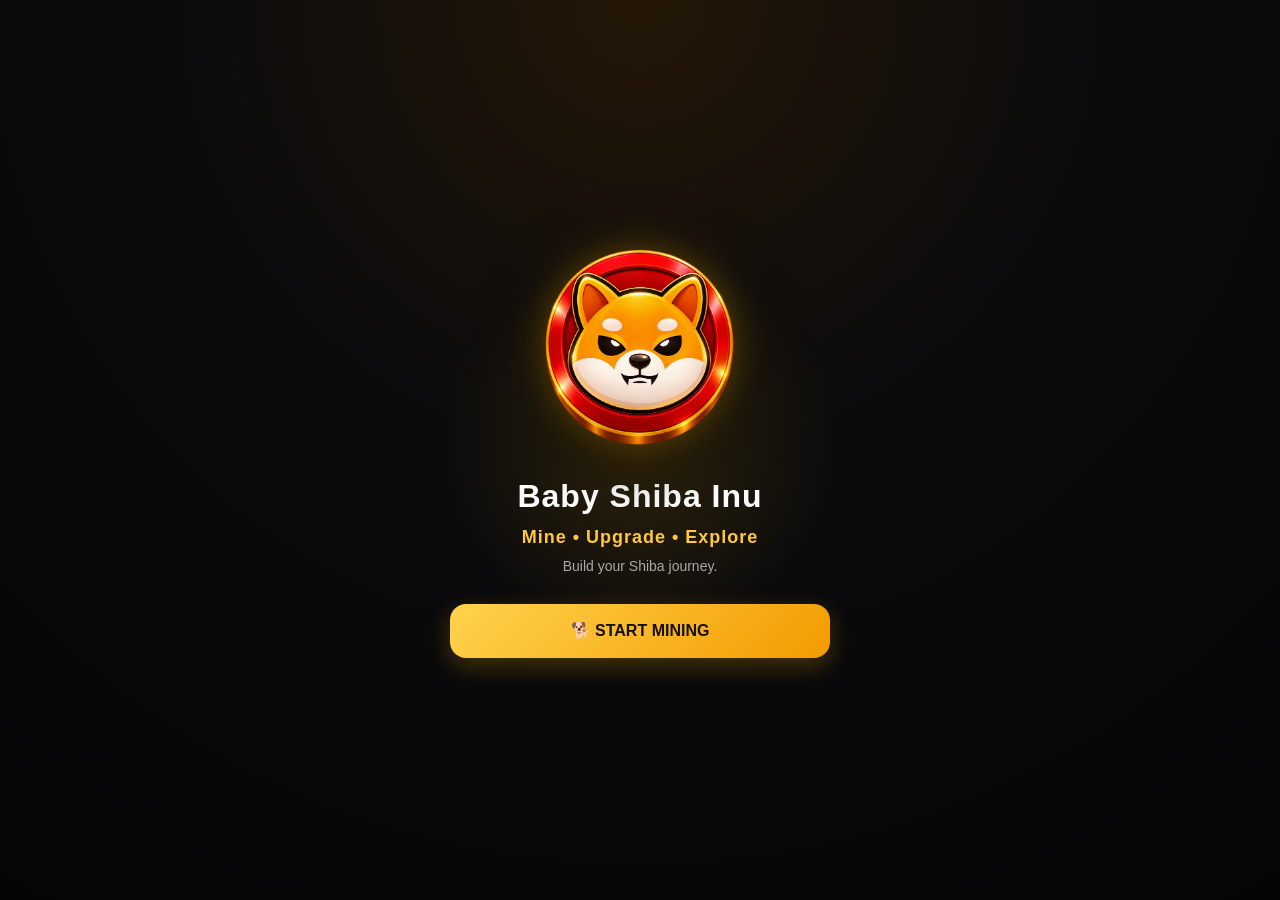
==== commit d362309c: "Update index.html" ====
--- a/index.html
+++ b/index.html
@@ -1362,4 +1362,4 @@
 
 </body>
 </html>
-```
+
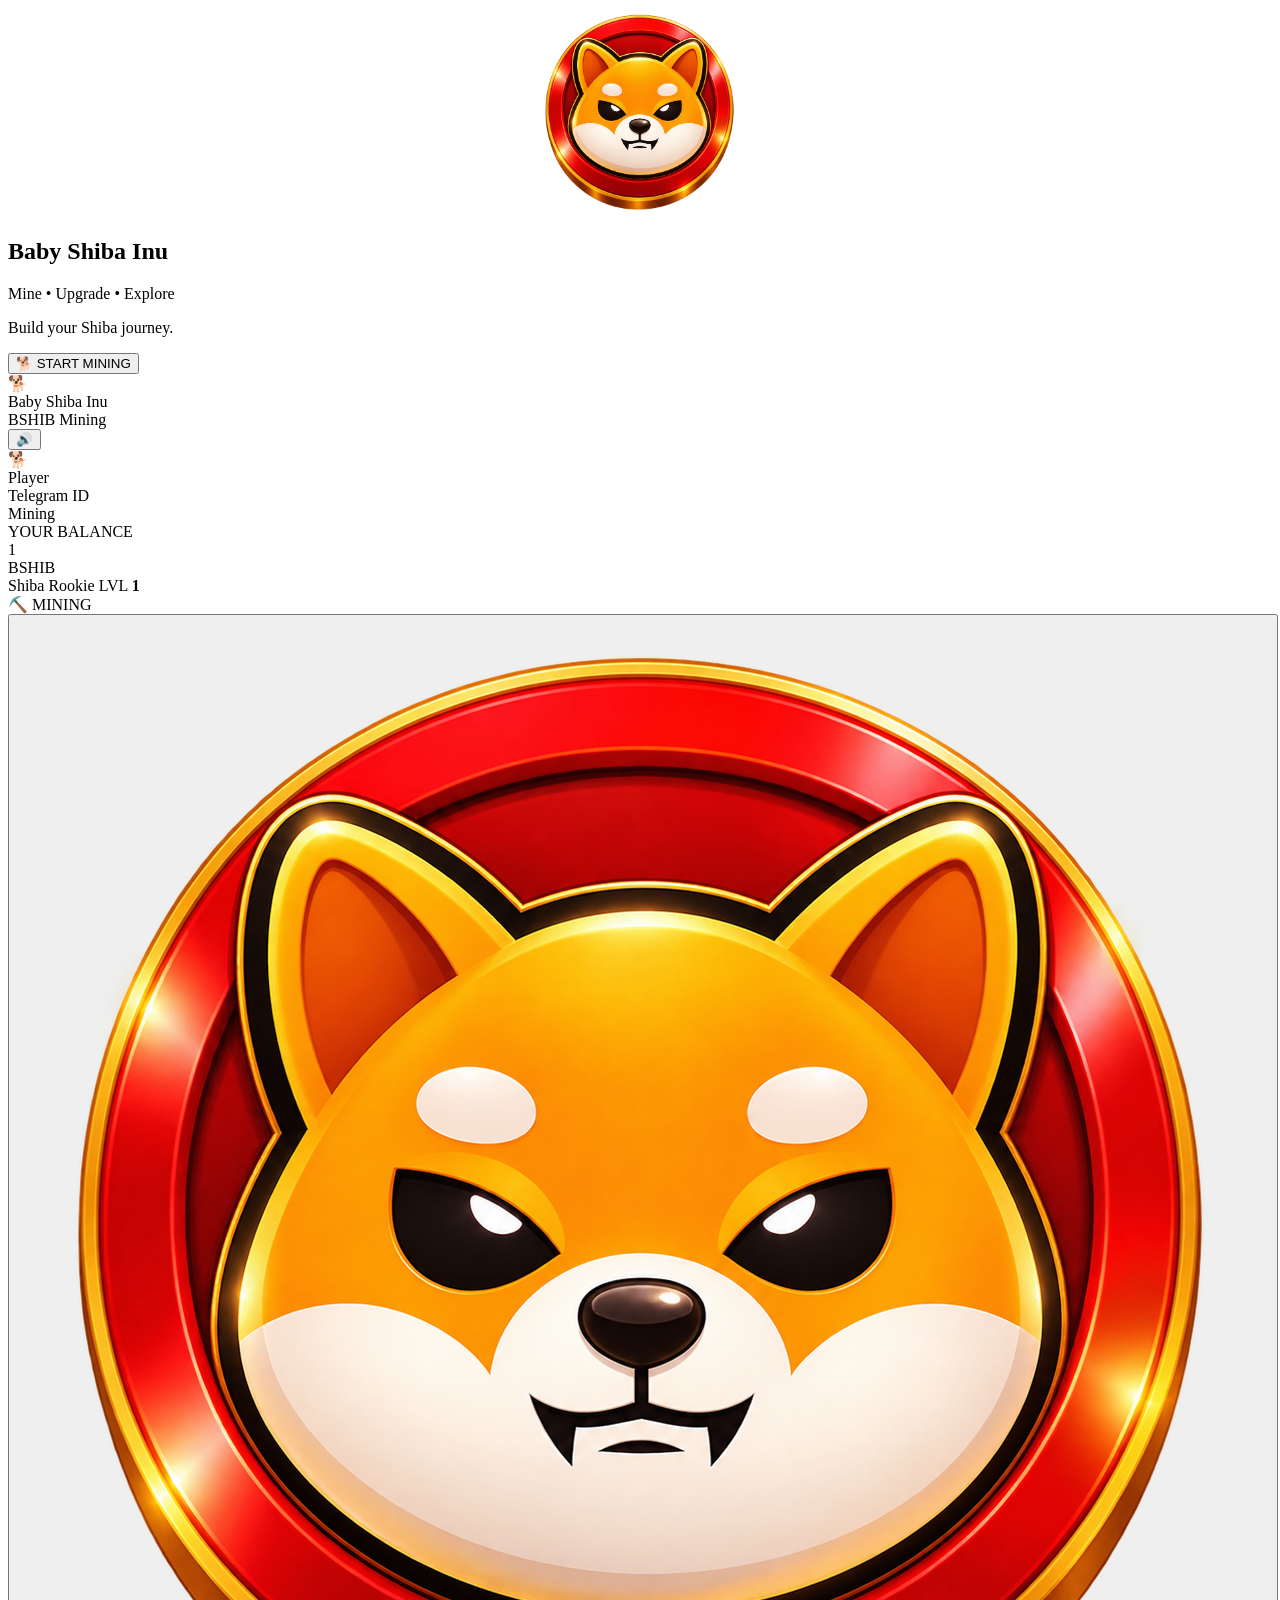
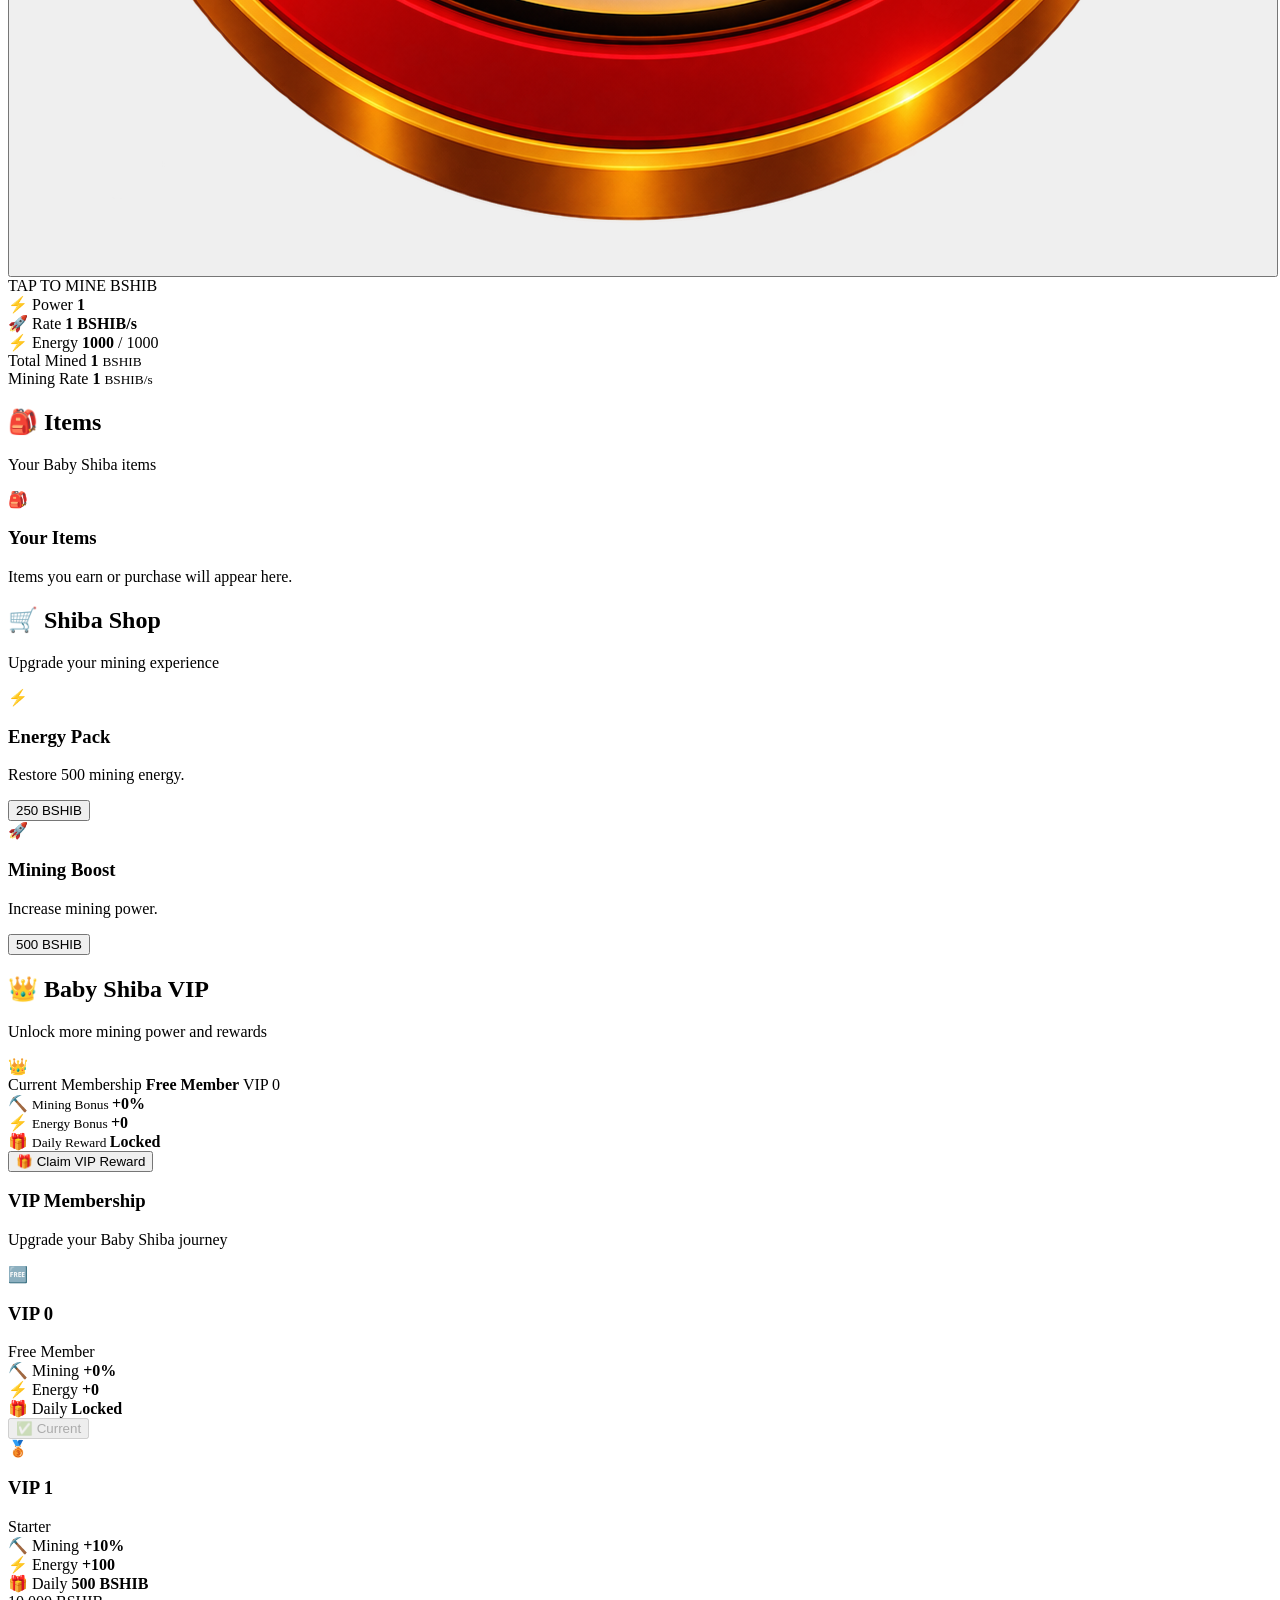
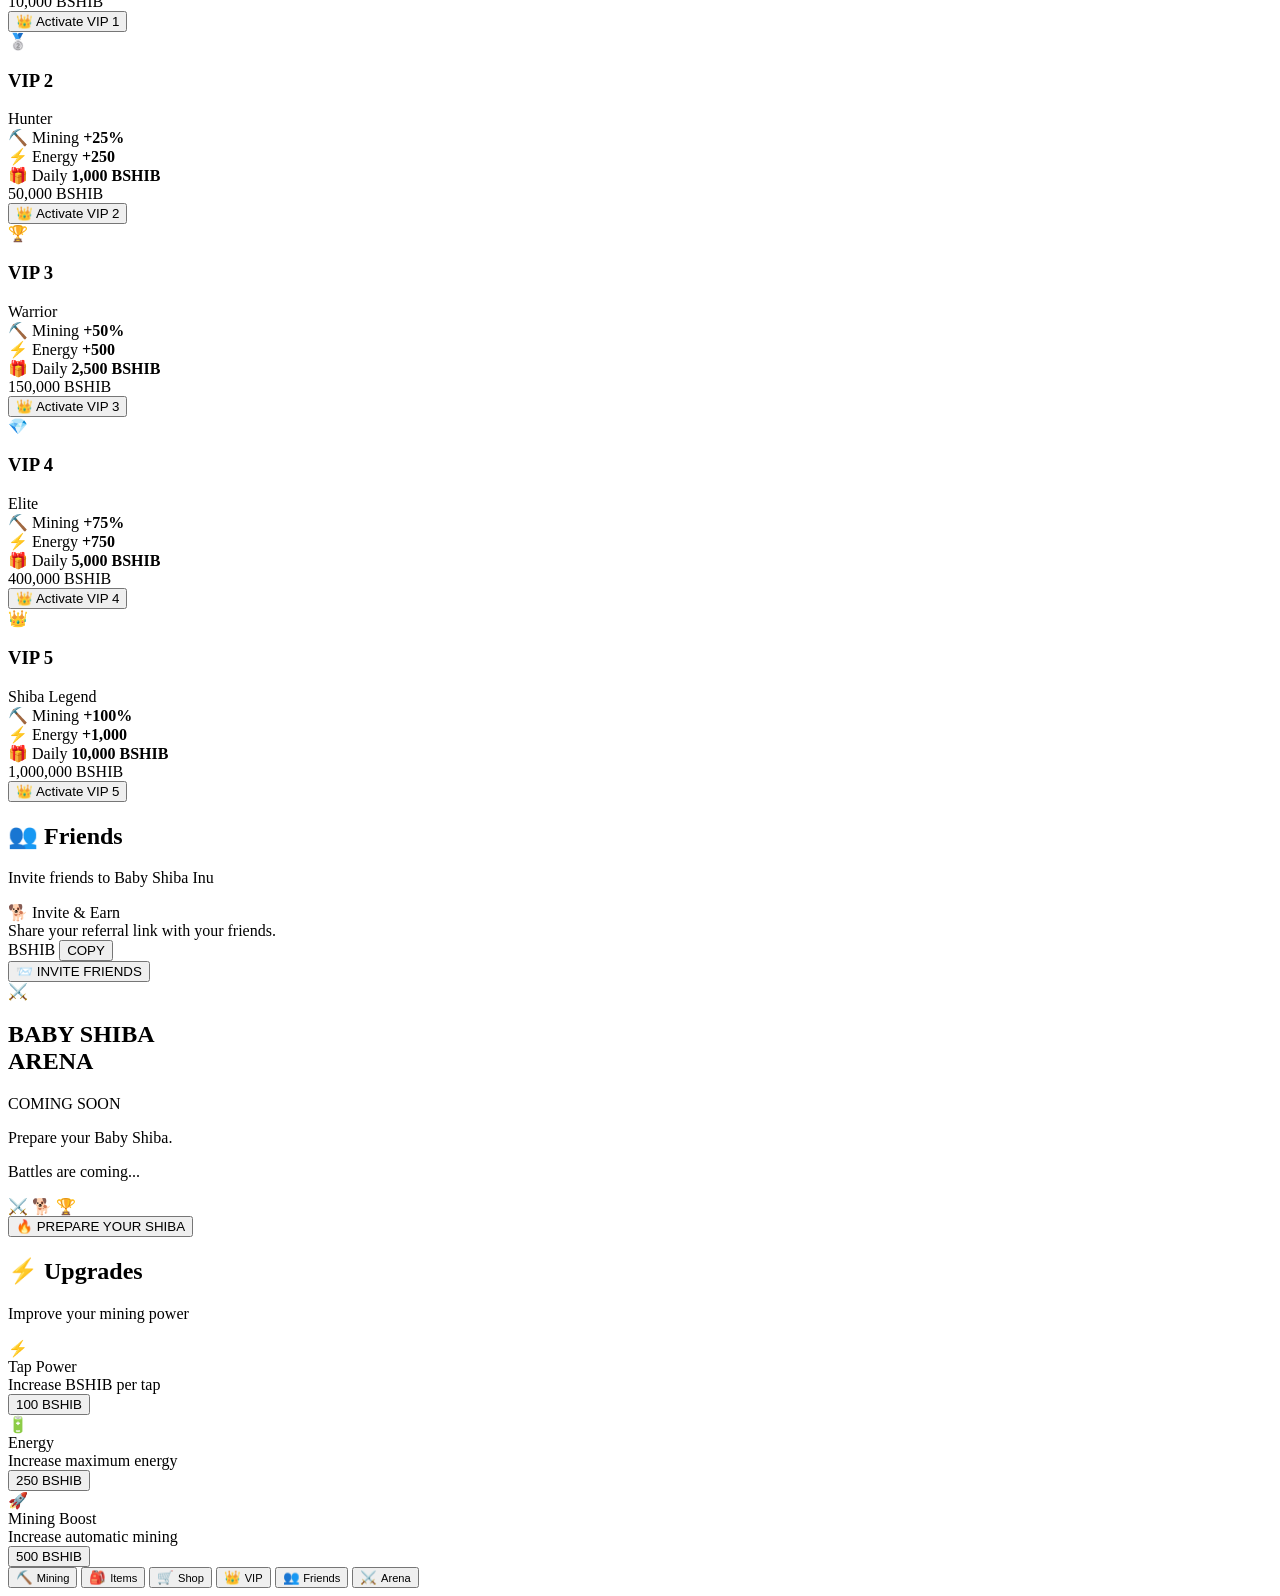
==== commit 202f1847: "Update index.html" ====
--- a/index.html
+++ b/index.html
@@ -13,7 +13,7 @@
 
     <script src="https://telegram.org/js/telegram-web-app.js"></script>
 
-    <link rel="stylesheet" href="style.css">
+    <link rel="stylesheet" href="style.css?v=3">
 </head>
 
 <body>
@@ -582,12 +582,11 @@
             <!-- DAILY REWARD -->
 
             <button
-                id="claimVipReward"
-                class="vip-reward-btn"
-                type="button"
-                disabled
-            >
-                🔒 VIP Reward Locked
+    id="claimVipReward"
+    class="vip-reward-btn"
+    type="button"
+>
+    🎁 Claim VIP Reward
             </button>
 
 
@@ -1362,4 +1361,4 @@
 
 </body>
 </html>
-
+   
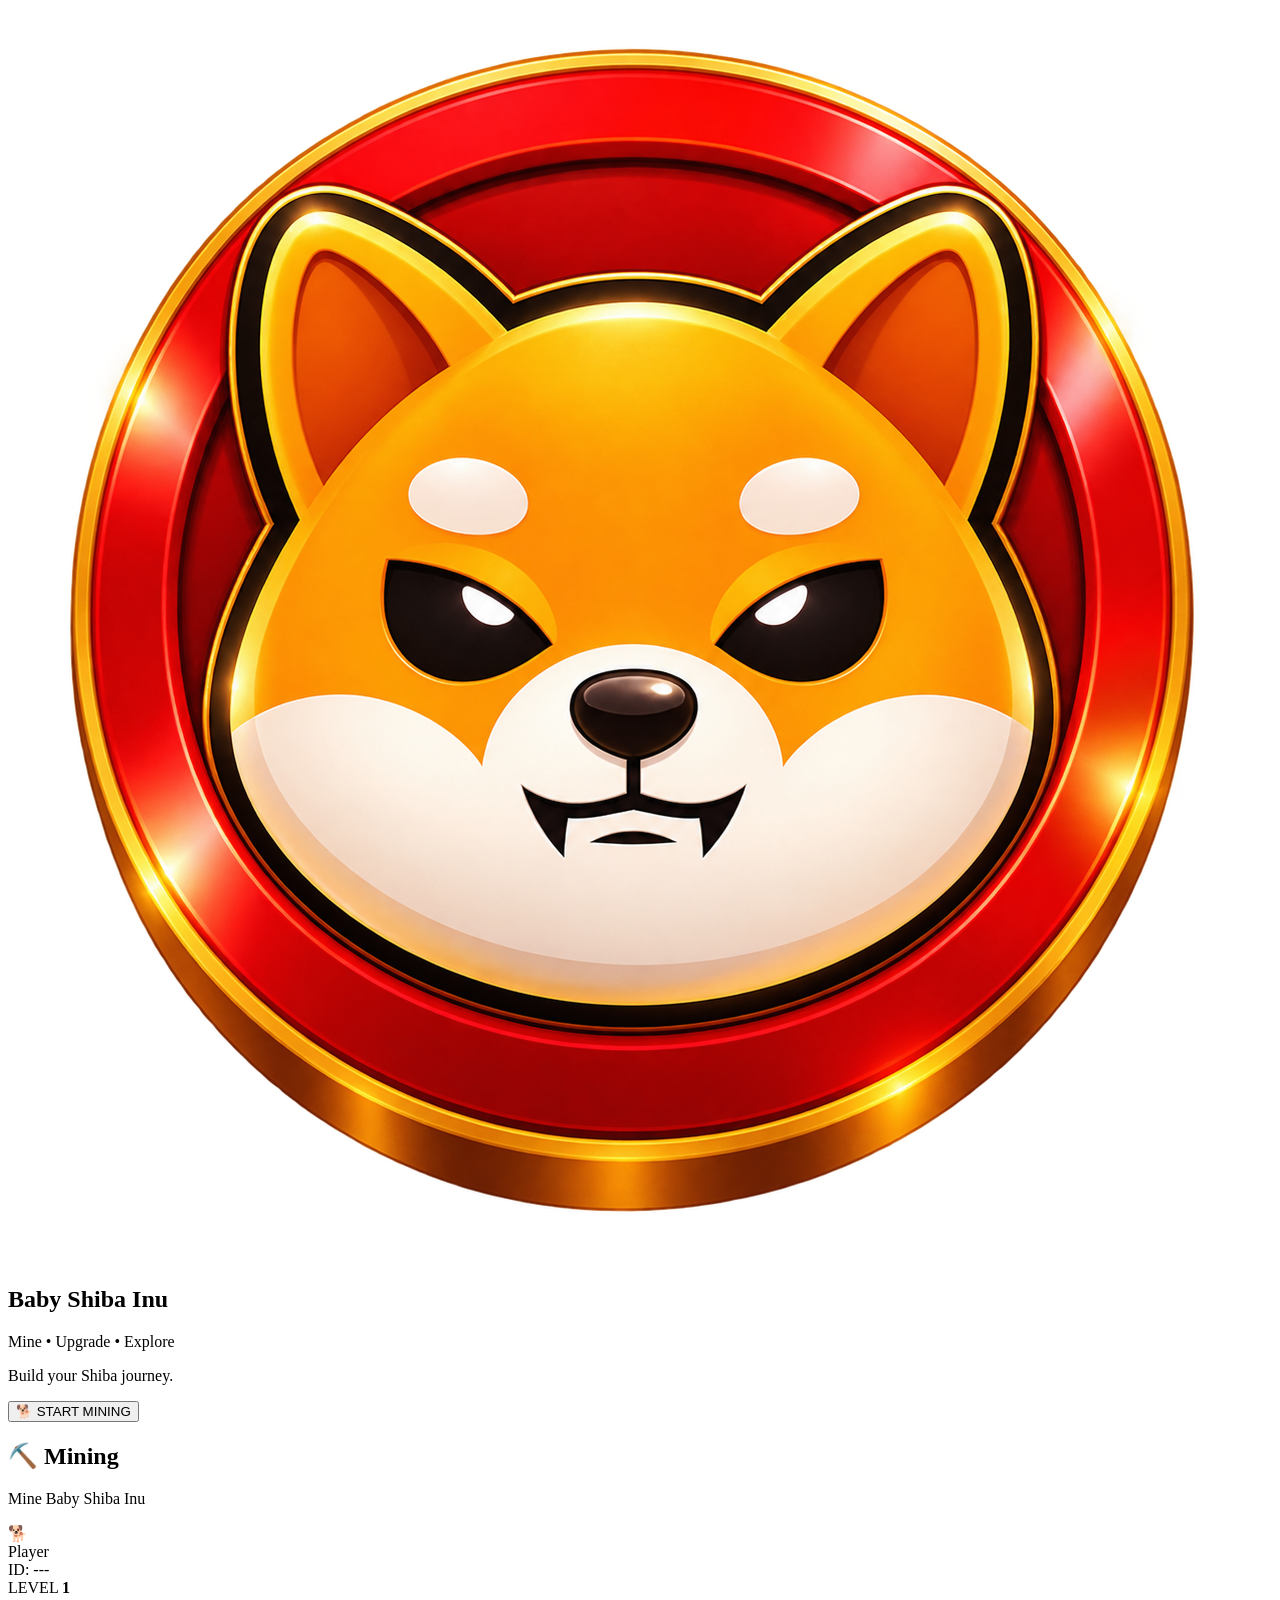
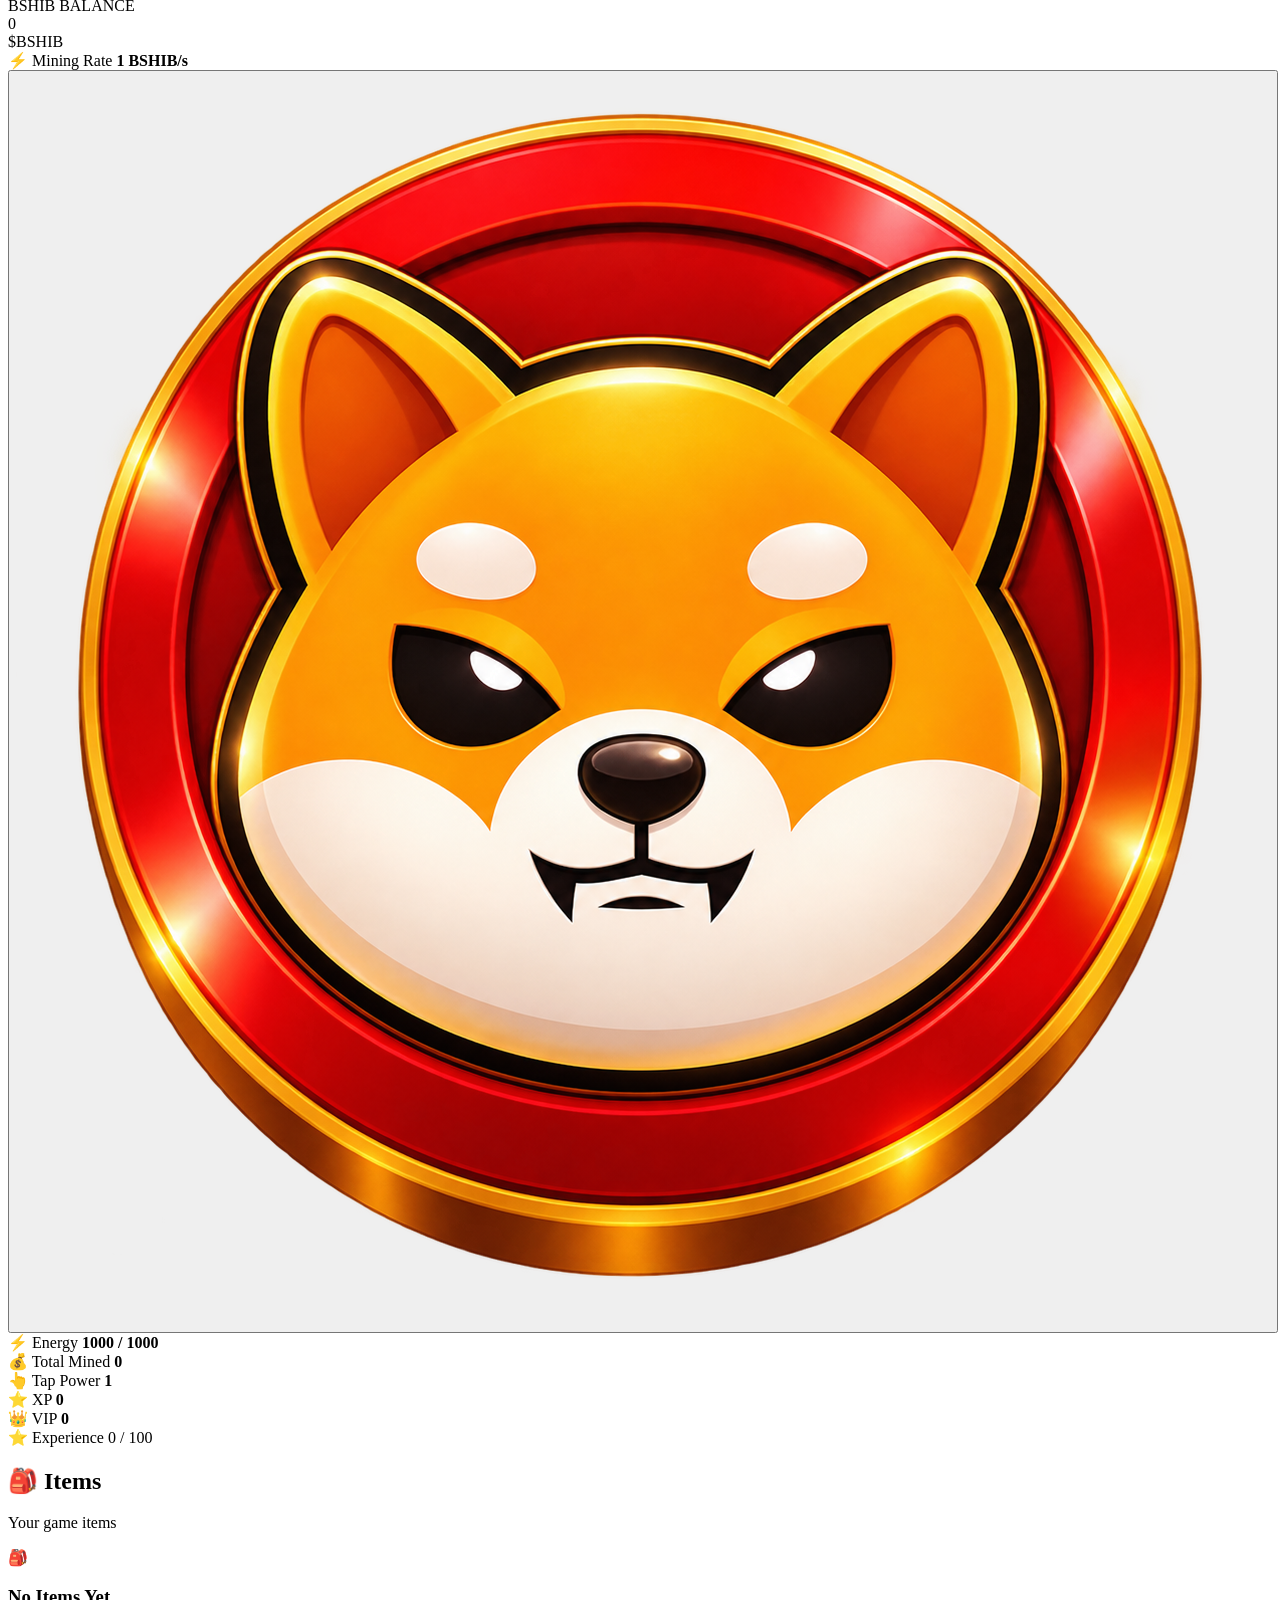
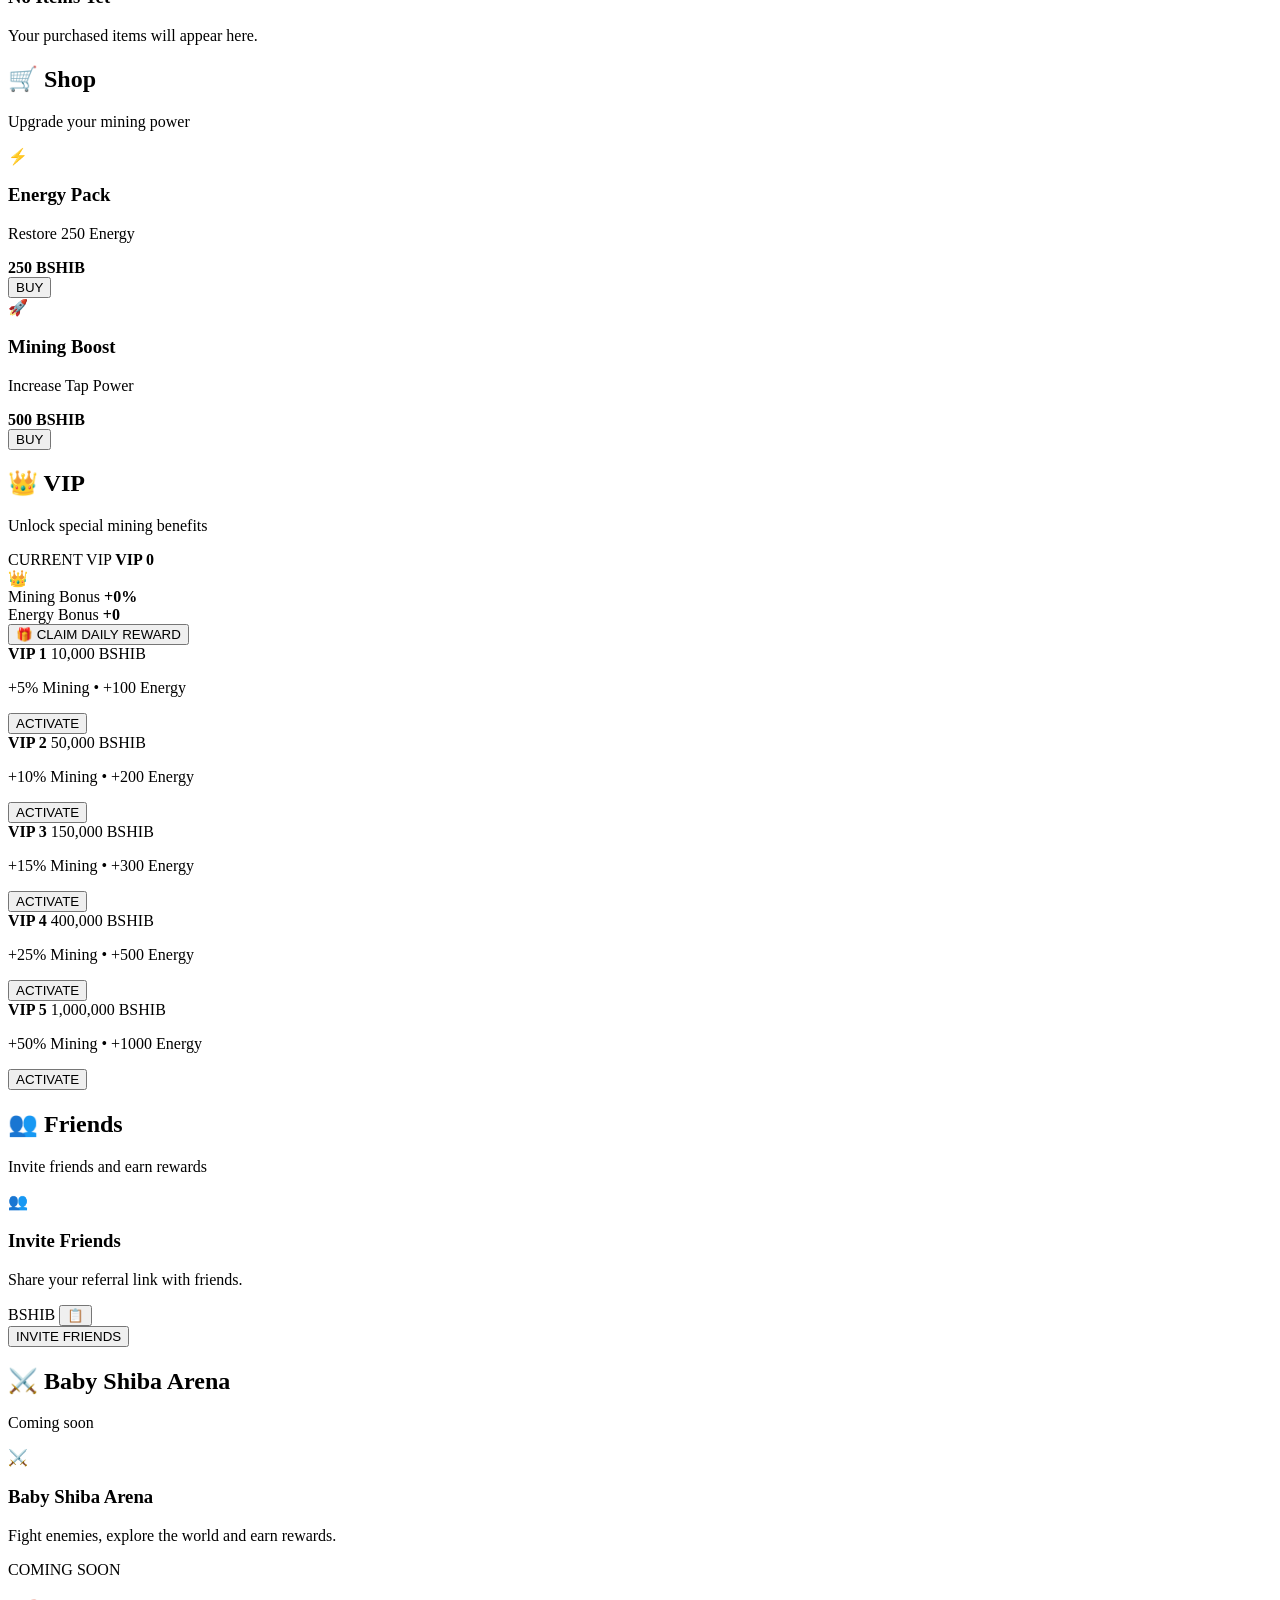
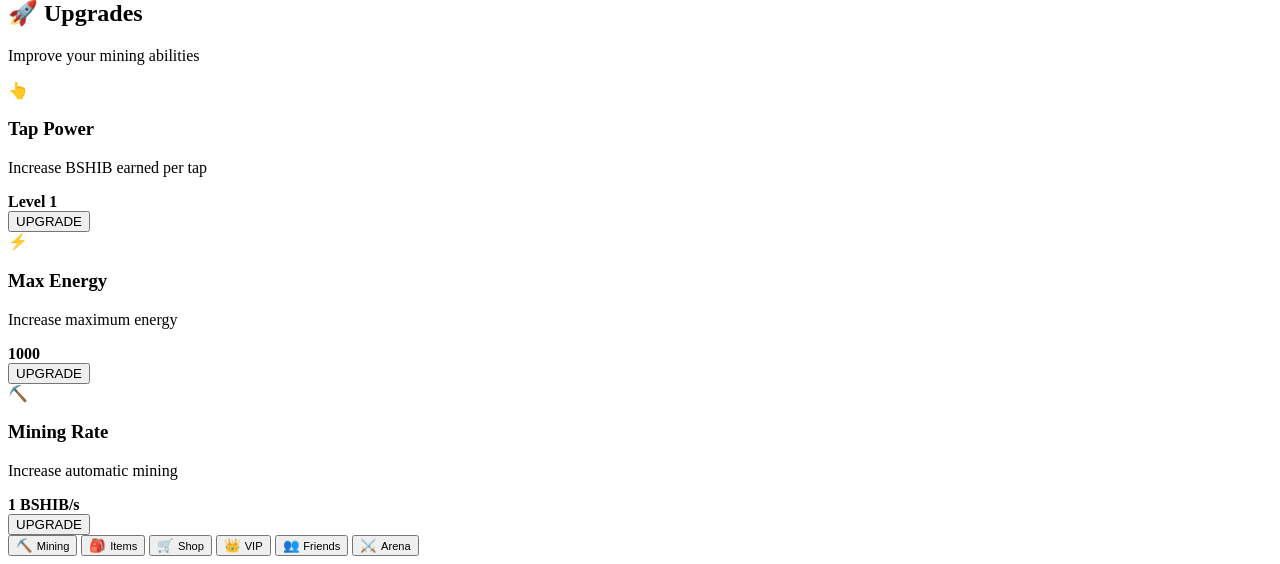
==== commit c0381782: "Create index.html" ====
--- a/index.html
+++ b/index.html
@@ -1,9 +1,7 @@
-
 <!DOCTYPE html>
 <html lang="en">
 <head>
     <meta charset="UTF-8">
-
     <meta
         name="viewport"
         content="width=device-width, initial-scale=1.0, maximum-scale=1.0, user-scalable=no"
@@ -13,17 +11,14 @@
 
     <script src="https://telegram.org/js/telegram-web-app.js"></script>
 
-    <link rel="stylesheet" href="style.css?v=3">
+    <link rel="stylesheet" href="style.css?v=10">
 </head>
 
 <body>
 
 <div class="app">
 
-    <!-- ============================= -->
-    <!-- INTRO SCREEN -->
-    <!-- ============================= -->
-
+    <!-- INTRO -->
     <section id="introPage" class="page intro-page active">
 
         <div class="intro-content">
@@ -32,15 +27,6 @@
                 <img
                     src="file_00000000475481f4afc8aeaecd6da9b6.png"
                     alt="Baby Shiba Inu"
-                    style="
-                        width:210px;
-                        height:210px;
-                        max-width:210px;
-                        max-height:210px;
-                        object-fit:contain;
-                        display:block;
-                        margin:0 auto;
-                    "
                 >
             </div>
 
@@ -67,159 +53,83 @@
     </section>
 
 
-    <!-- ============================= -->
-    <!-- MAIN GAME -->
-    <!-- ============================= -->
-
+    <!-- GAME -->
     <main id="gameApp" class="game-app hidden">
 
-        <!-- ============================= -->
-        <!-- HEADER -->
-        <!-- ============================= -->
-
-        <header class="header">
-
-            <div class="brand">
-
-                <div class="brand-logo">
-                    🐕
-                </div>
-
+
+        <!-- MINING PAGE -->
+        <section id="miningPage" class="game-page active">
+
+            <div class="top-header">
                 <div>
-
-                    <div class="brand-title">
-                        Baby Shiba Inu
-                    </div>
-
-                    <div class="brand-subtitle">
-                        BSHIB Mining
-                    </div>
-
-                </div>
-
-            </div>
-
-            <button
-                id="soundBtn"
-                class="sound-btn"
-                type="button"
-            >
-                🔊
-            </button>
-
-        </header>
-
-
-        <!-- ============================= -->
-        <!-- MINING PAGE -->
-        <!-- ============================= -->
-
-        <section
-            id="miningPage"
-            class="page game-page active"
-        >
-
+                    <h2>⛏️ Mining</h2>
+                    <p>Mine Baby Shiba Inu</p>
+                </div>
+            </div>
+
+
+            <!-- PLAYER -->
             <div class="player-card">
 
                 <div class="player-info">
 
-                    <div class="player-avatar">
+                    <div class="avatar">
                         🐕
                     </div>
 
                     <div>
-
-                        <div
-                            id="playerName"
-                            class="player-name"
-                        >
+                        <div id="playerName">
                             Player
                         </div>
 
-                        <div
-                            id="playerId"
-                            class="player-id"
-                        >
-                            Telegram ID
+                        <div class="player-id">
+                            ID: <span id="playerId">---</span>
                         </div>
-
                     </div>
 
                 </div>
 
-                <div class="status">
-
-                    <span class="status-dot"></span>
-
-                    <span id="miningStatus">
-                        Mining
-                    </span>
-
+                <div class="level-box">
+                    <span>LEVEL</span>
+                    <strong id="levelValue">1</strong>
                 </div>
 
             </div>
 
 
             <!-- BALANCE -->
-
             <div class="balance-card">
 
                 <div class="balance-label">
-                    YOUR BALANCE
-                </div>
-
-                <div class="balance-row">
-
-                    <div
-                        id="balance"
-                        class="balance"
-                    >
-                        0
-                    </div>
-
-                    <span class="token-name">
-                        BSHIB
-                    </span>
-
-                </div>
-
-                <div class="level-box">
-
-                    <div class="level-row">
-
-                        <span id="levelName">
-                            Shiba Rookie
-                        </span>
-
-                        <span>
-                            LVL <b id="level">1</b>
-                        </span>
-
-                    </div>
-
-                    <div class="progress">
-
-                        <div
-                            id="xpFill"
-                            class="progress-fill"
-                        ></div>
-
-                    </div>
-
+                    BSHIB BALANCE
+                </div>
+
+                <div
+                    id="balance"
+                    class="balance-value"
+                >
+                    0
+                </div>
+
+                <div class="balance-symbol">
+                    $BSHIB
                 </div>
 
             </div>
 
 
             <!-- MINING -->
-
             <div class="mining-card">
 
-                <div class="mining-status">
-                    ⛏️ MINING
-                </div>
-
-                <div class="coin-container">
+                <div class="mining-title">
+                    <span>⚡ Mining Rate</span>
+                    <strong>
+                        <span id="mineRate">1</span> BSHIB/s
+                    </strong>
+                </div>
+
+
+                <div class="coin-area">
 
                     <button
                         id="shibaButton"
@@ -236,33 +146,30 @@
 
                 </div>
 
-                <div class="tap-hint">
-                    TAP TO MINE BSHIB
-                </div>
-
-                <div class="mining-info">
-
-                    <div class="mining-stat">
+
+                <!-- ENERGY -->
+                <div class="energy-section">
+
+                    <div class="energy-header">
 
                         <span>
-                            ⚡ Power
+                            ⚡ Energy
                         </span>
 
-                        <strong id="tapPower">
-                            1
+                        <strong>
+                            <span id="energy">1000</span>
+                            /
+                            <span id="maxEnergy">1000</span>
                         </strong>
 
                     </div>
 
-                    <div class="mining-stat">
-
-                        <span>
-                            🚀 Rate
-                        </span>
-
-                        <strong id="mineRate">
-                            1 BSHIB/s
-                        </strong>
+                    <div class="energy-bar">
+
+                        <div
+                            id="energyFill"
+                            class="energy-fill"
+                        ></div>
 
                     </div>
 
@@ -271,69 +178,84 @@
             </div>
 
 
-            <!-- ENERGY -->
-
-            <div class="energy-box">
-
-                <div class="energy-row">
+            <!-- STATS -->
+            <div class="stats-grid">
+
+                <div class="stat-card">
 
                     <span>
-                        ⚡ Energy
-                    </span>
-
-                    <span>
-                        <b id="energy">1000</b>
-                        /
-                        <span id="maxEnergy">1000</span>
-                    </span>
-
-                </div>
-
-                <div class="energy-fill-box">
-
-                    <div
-                        id="energyFill"
-                        class="energy-fill"
-                    ></div>
-
-                </div>
-
-            </div>
-
-
-            <!-- MINING STATS -->
-
-            <div class="stats-card">
-
-                <div class="stat-item">
-
-                    <span>
-                        Total Mined
+                        💰 Total Mined
                     </span>
 
                     <strong id="totalMined">
                         0
                     </strong>
 
-                    <small>
-                        BSHIB
-                    </small>
-
-                </div>
-
-                <div class="stat-item">
+                </div>
+
+
+                <div class="stat-card">
 
                     <span>
-                        Mining Rate
+                        👆 Tap Power
                     </span>
 
-                    <strong id="statsMineRate">
+                    <strong id="tapPower">
                         1
                     </strong>
 
-                    <small>
-                        BSHIB/s
-                    </small>
+                </div>
+
+
+                <div class="stat-card">
+
+                    <span>
+                        ⭐ XP
+                    </span>
+
+                    <strong id="xpValue">
+                        0
+                    </strong>
+
+                </div>
+
+
+                <div class="stat-card">
+
+                    <span>
+                        👑 VIP
+                    </span>
+
+                    <strong id="vipLevel">
+                        0
+                    </strong>
+
+                </div>
+
+            </div>
+
+
+            <!-- XP -->
+            <div class="xp-section">
+
+                <div class="xp-header">
+
+                    <span>
+                        ⭐ Experience
+                    </span>
+
+                    <span id="xpText">
+                        0 / 100
+                    </span>
+
+                </div>
+
+                <div class="xp-bar">
+
+                    <div
+                        id="xpFill"
+                        class="xp-fill"
+                    ></div>
 
                 </div>
 
@@ -342,26 +264,20 @@
         </section>
 
 
-        <!-- ============================= -->
+
         <!-- ITEMS PAGE -->
-        <!-- ============================= -->
-
-        <section
-            id="itemsPage"
-            class="page game-page"
-        >
+        <section id="itemsPage" class="game-page">
 
             <div class="page-header">
 
-                <h2>
-                    🎒 Items
-                </h2>
+                <h2>🎒 Items</h2>
 
                 <p>
-                    Your Baby Shiba items
+                    Your game items
                 </p>
 
             </div>
+
 
             <div class="empty-card">
 
@@ -369,12 +285,10 @@
                     🎒
                 </div>
 
-                <h3>
-                    Your Items
-                </h3>
+                <h3>No Items Yet</h3>
 
                 <p>
-                    Items you earn or purchase will appear here.
+                    Your purchased items will appear here.
                 </p>
 
             </div>
@@ -382,665 +296,315 @@
         </section>
 
 
-        <!-- ============================= -->
+
         <!-- SHOP PAGE -->
-        <!-- ============================= -->
-
-        <section
-            id="shopPage"
-            class="page game-page"
-        >
+        <section id="shopPage" class="game-page">
 
             <div class="page-header">
 
-                <h2>
-                    🛒 Shiba Shop
-                </h2>
+                <h2>🛒 Shop</h2>
 
                 <p>
-                    Upgrade your mining experience
+                    Upgrade your mining power
                 </p>
 
             </div>
 
-            <div class="shop-grid">
-
-                <!-- ENERGY PACK -->
-
-                <div class="shop-card">
-
-                    <div class="shop-icon">
-                        ⚡
+
+            <div class="shop-card">
+
+                <div class="shop-icon">
+                    ⚡
+                </div>
+
+                <div class="shop-info">
+
+                    <h3>Energy Pack</h3>
+
+                    <p>
+                        Restore 250 Energy
+                    </p>
+
+                    <strong>
+                        250 BSHIB
+                    </strong>
+
+                </div>
+
+                <button
+                    id="energyPackButton"
+                    class="buy-btn"
+                    type="button"
+                >
+                    BUY
+                </button>
+
+            </div>
+
+
+            <div class="shop-card">
+
+                <div class="shop-icon">
+                    🚀
+                </div>
+
+                <div class="shop-info">
+
+                    <h3>Mining Boost</h3>
+
+                    <p>
+                        Increase Tap Power
+                    </p>
+
+                    <strong>
+                        500 BSHIB
+                    </strong>
+
+                </div>
+
+                <button
+                    id="miningBoostButton"
+                    class="buy-btn"
+                    type="button"
+                >
+                    BUY
+                </button>
+
+            </div>
+
+        </section>
+
+
+
+        <!-- VIP PAGE -->
+        <section id="vipPage" class="game-page">
+
+            <div class="page-header">
+
+                <h2>👑 VIP</h2>
+
+                <p>
+                    Unlock special mining benefits
+                </p>
+
+            </div>
+
+
+            <div class="vip-current-card">
+
+                <div>
+                    <span>
+                        CURRENT VIP
+                    </span>
+
+                    <strong id="currentVipLevel">
+                        VIP 0
+                    </strong>
+                </div>
+
+                <div class="vip-crown">
+                    👑
+                </div>
+
+            </div>
+
+
+            <div class="vip-stats">
+
+                <div>
+                    <span>Mining Bonus</span>
+                    <strong id="vipMiningBonus">
+                        +0%
+                    </strong>
+                </div>
+
+                <div>
+                    <span>Energy Bonus</span>
+                    <strong id="vipEnergyBonus">
+                        +0
+                    </strong>
+                </div>
+
+            </div>
+
+
+            <button
+                id="vipRewardButton"
+                class="primary-btn vip-reward-btn"
+                type="button"
+            >
+                🎁 CLAIM DAILY REWARD
+            </button>
+
+
+            <div class="vip-list">
+
+                <div class="vip-card">
+
+                    <div class="vip-card-top">
+                        <strong>VIP 1</strong>
+                        <span>10,000 BSHIB</span>
                     </div>
 
-                    <h3>
-                        Energy Pack
-                    </h3>
-
-                    <p>
-                        Restore 500 mining energy.
+                    <p>
+                        +5% Mining • +100 Energy
                     </p>
 
                     <button
-                        id="buyEnergyPack"
-                        class="shop-btn"
+                        class="vip-buy-btn"
+                        data-vip="1"
                         type="button"
                     >
-
-                        <span id="energyPackCost">
-                            250
-                        </span>
-
-                        BSHIB
-
+                        ACTIVATE
                     </button>
 
                 </div>
 
 
-                <!-- MINING BOOST -->
-
-                <div class="shop-card">
-
-                    <div class="shop-icon">
-                        🚀
+                <div class="vip-card">
+
+                    <div class="vip-card-top">
+                        <strong>VIP 2</strong>
+                        <span>50,000 BSHIB</span>
                     </div>
 
-                    <h3>
-                        Mining Boost
-                    </h3>
-
-                    <p>
-                        Increase mining power.
+                    <p>
+                        +10% Mining • +200 Energy
                     </p>
 
                     <button
-                        id="buyMiningBoost"
-                        class="shop-btn"
+                        class="vip-buy-btn"
+                        data-vip="2"
                         type="button"
                     >
-
-                        <span id="miningBoostCost">
-                            500
-                        </span>
-
-                        BSHIB
-
+                        ACTIVATE
                     </button>
 
                 </div>
 
-            </div>
-
-        </section>
-
-
-        <!-- ============================= -->
-        <!-- VIP PAGE -->
-        <!-- ============================= -->
-
-        <section
-            id="vipPage"
-            class="page game-page"
-        >
-
-            <div class="page-header">
-
-                <h2>
-                    👑 Baby Shiba VIP
-                </h2>
-
-                <p>
-                    Unlock more mining power and rewards
-                </p>
-
-            </div>
-
-
-            <!-- CURRENT VIP -->
-
-            <div class="vip-current-box">
-
-                <div class="vip-current-icon">
-                    👑
-                </div>
-
-                <div class="vip-current-info">
-
-                    <span class="vip-current-label">
-                        Current Membership
-                    </span>
-
-                    <strong id="vipCurrentName">
-                        Free Member
-                    </strong>
-
-                    <span id="vipLevel">
-                        VIP 0
-                    </span>
-
-                </div>
-
-            </div>
-
-
-            <!-- VIP STATS -->
-
-            <div class="vip-stats">
-
-                <div class="vip-stat">
-
-                    <span>
-                        ⛏️
-                    </span>
-
-                    <small>
-                        Mining Bonus
-                    </small>
-
-                    <strong id="vipMiningBonus">
-                        +0%
-                    </strong>
-
-                </div>
-
-                <div class="vip-stat">
-
-                    <span>
-                        ⚡
-                    </span>
-
-                    <small>
-                        Energy Bonus
-                    </small>
-
-                    <strong id="vipEnergyBonus">
-                        +0
-                    </strong>
-
-                </div>
-
-                <div class="vip-stat">
-
-                    <span>
-                        🎁
-                    </span>
-
-                    <small>
-                        Daily Reward
-                    </small>
-
-                    <strong id="vipDailyReward">
-                        Locked
-                    </strong>
-
-                </div>
-
-            </div>
-
-
-            <!-- DAILY REWARD -->
-
-            <button
-    id="claimVipReward"
-    class="vip-reward-btn"
-    type="button"
->
-    🎁 Claim VIP Reward
-            </button>
-
-
-            <!-- VIP MEMBERSHIP -->
-
-            <div class="vip-section-title">
-
-                <h3>
-                    VIP Membership
-                </h3>
-
-                <p>
-                    Upgrade your Baby Shiba journey
-                </p>
-
-            </div>
-
-
-            <!-- VIP LEVELS -->
-
-            <div class="vip-level-container">
-
-
-                <!-- ============================= -->
-                <!-- VIP 0 -->
-                <!-- ============================= -->
-
-                <div
-                    class="vip-level-card current-vip"
-                    data-vip-level="0"
-                >
+
+                <div class="vip-card">
 
                     <div class="vip-card-top">
-
-                        <div class="vip-card-icon">
-                            🆓
-                        </div>
-
-                        <div>
-
-                            <h3>
-                                VIP 0
-                            </h3>
-
-                            <span>
-                                Free Member
-                            </span>
-
-                        </div>
-
+                        <strong>VIP 3</strong>
+                        <span>150,000 BSHIB</span>
                     </div>
 
-                    <div class="vip-benefits">
-
-                        <div>
-                            <span>⛏️ Mining</span>
-                            <strong>+0%</strong>
-                        </div>
-
-                        <div>
-                            <span>⚡ Energy</span>
-                            <strong>+0</strong>
-                        </div>
-
-                        <div>
-                            <span>🎁 Daily</span>
-                            <strong>Locked</strong>
-                        </div>
-
-                    </div>
+                    <p>
+                        +15% Mining • +300 Energy
+                    </p>
 
                     <button
                         class="vip-buy-btn"
+                        data-vip="3"
                         type="button"
-                        disabled
                     >
-                        ✅ Current
+                        ACTIVATE
                     </button>
 
                 </div>
 
 
-                <!-- ============================= -->
-                <!-- VIP 1 -->
-                <!-- ============================= -->
-
-                <div
-                    class="vip-level-card"
-                    data-vip-level="1"
-                >
+                <div class="vip-card">
 
                     <div class="vip-card-top">
-
-                        <div class="vip-card-icon">
-                            🥉
-                        </div>
-
-                        <div>
-
-                            <h3>
-                                VIP 1
-                            </h3>
-
-                            <span>
-                                Starter
-                            </span>
-
-                        </div>
-
+                        <strong>VIP 4</strong>
+                        <span>400,000 BSHIB</span>
                     </div>
 
-                    <div class="vip-benefits">
-
-                        <div>
-                            <span>⛏️ Mining</span>
-                            <strong>+10%</strong>
-                        </div>
-
-                        <div>
-                            <span>⚡ Energy</span>
-                            <strong>+100</strong>
-                        </div>
-
-                        <div>
-                            <span>🎁 Daily</span>
-                            <strong>500 BSHIB</strong>
-                        </div>
-
-                    </div>
-
-                    <div class="vip-price">
-                        10,000 BSHIB
-                    </div>
+                    <p>
+                        +25% Mining • +500 Energy
+                    </p>
 
                     <button
                         class="vip-buy-btn"
+                        data-vip="4"
                         type="button"
-                        data-vip-level="1"
                     >
-                        👑 Activate VIP 1
+                        ACTIVATE
                     </button>
 
                 </div>
 
 
-                <!-- ============================= -->
-                <!-- VIP 2 -->
-                <!-- ============================= -->
-
-                <div
-                    class="vip-level-card"
-                    data-vip-level="2"
-                >
+                <div class="vip-card">
 
                     <div class="vip-card-top">
-
-                        <div class="vip-card-icon">
-                            🥈
-                        </div>
-
-                        <div>
-
-                            <h3>
-                                VIP 2
-                            </h3>
-
-                            <span>
-                                Hunter
-                            </span>
-
-                        </div>
-
+                        <strong>VIP 5</strong>
+                        <span>1,000,000 BSHIB</span>
                     </div>
 
-                    <div class="vip-benefits">
-
-                        <div>
-                            <span>⛏️ Mining</span>
-                            <strong>+25%</strong>
-                        </div>
-
-                        <div>
-                            <span>⚡ Energy</span>
-                            <strong>+250</strong>
-                        </div>
-
-                        <div>
-                            <span>🎁 Daily</span>
-                            <strong>1,000 BSHIB</strong>
-                        </div>
-
-                    </div>
-
-                    <div class="vip-price">
-                        50,000 BSHIB
-                    </div>
+                    <p>
+                        +50% Mining • +1000 Energy
+                    </p>
 
                     <button
                         class="vip-buy-btn"
+                        data-vip="5"
                         type="button"
-                        data-vip-level="2"
                     >
-                        👑 Activate VIP 2
+                        ACTIVATE
                     </button>
 
                 </div>
 
-
-                <!-- ============================= -->
-                <!-- VIP 3 -->
-                <!-- ============================= -->
-
-                <div
-                    class="vip-level-card"
-                    data-vip-level="3"
-                >
-
-                    <div class="vip-card-top">
-
-                        <div class="vip-card-icon">
-                            🏆
-                        </div>
-
-                        <div>
-
-                            <h3>
-                                VIP 3
-                            </h3>
-
-                            <span>
-                                Warrior
-                            </span>
-
-                        </div>
-
-                    </div>
-
-                    <div class="vip-benefits">
-
-                        <div>
-                            <span>⛏️ Mining</span>
-                            <strong>+50%</strong>
-                        </div>
-
-                        <div>
-                            <span>⚡ Energy</span>
-                            <strong>+500</strong>
-                        </div>
-
-                        <div>
-                            <span>🎁 Daily</span>
-                            <strong>2,500 BSHIB</strong>
-                        </div>
-
-                    </div>
-
-                    <div class="vip-price">
-                        150,000 BSHIB
-                    </div>
-
-                    <button
-                        class="vip-buy-btn"
-                        type="button"
-                        data-vip-level="3"
-                    >
-                        👑 Activate VIP 3
-                    </button>
-
-                </div>
-
-
-                <!-- ============================= -->
-                <!-- VIP 4 -->
-                <!-- ============================= -->
-
-                <div
-                    class="vip-level-card"
-                    data-vip-level="4"
-                >
-
-                    <div class="vip-card-top">
-
-                        <div class="vip-card-icon">
-                            💎
-                        </div>
-
-                        <div>
-
-                            <h3>
-                                VIP 4
-                            </h3>
-
-                            <span>
-                                Elite
-                            </span>
-
-                        </div>
-
-                    </div>
-
-                    <div class="vip-benefits">
-
-                        <div>
-                            <span>⛏️ Mining</span>
-                            <strong>+75%</strong>
-                        </div>
-
-                        <div>
-                            <span>⚡ Energy</span>
-                            <strong>+750</strong>
-                        </div>
-
-                        <div>
-                            <span>🎁 Daily</span>
-                            <strong>5,000 BSHIB</strong>
-                        </div>
-
-                    </div>
-
-                    <div class="vip-price">
-                        400,000 BSHIB
-                    </div>
-
-                    <button
-                        class="vip-buy-btn"
-                        type="button"
-                        data-vip-level="4"
-                    >
-                        👑 Activate VIP 4
-                    </button>
-
-                </div>
-
-
-                <!-- ============================= -->
-                <!-- VIP 5 -->
-                <!-- ============================= -->
-
-                <div
-                    class="vip-level-card vip-5-card"
-                    data-vip-level="5"
-                >
-
-                    <div class="vip-card-top">
-
-                        <div class="vip-card-icon">
-                            👑
-                        </div>
-
-                        <div>
-
-                            <h3>
-                                VIP 5
-                            </h3>
-
-                            <span>
-                                Shiba Legend
-                            </span>
-
-                        </div>
-
-                    </div>
-
-                    <div class="vip-benefits">
-
-                        <div>
-                            <span>⛏️ Mining</span>
-                            <strong>+100%</strong>
-                        </div>
-
-                        <div>
-                            <span>⚡ Energy</span>
-                            <strong>+1,000</strong>
-                        </div>
-
-                        <div>
-                            <span>🎁 Daily</span>
-                            <strong>10,000 BSHIB</strong>
-                        </div>
-
-                    </div>
-
-                    <div class="vip-price">
-                        1,000,000 BSHIB
-                    </div>
-
-                    <button
-                        class="vip-buy-btn"
-                        type="button"
-                        data-vip-level="5"
-                    >
-                        👑 Activate VIP 5
-                    </button>
-
-                </div>
-
             </div>
 
         </section>
 
 
-        <!-- ============================= -->
+
         <!-- FRIENDS PAGE -->
-        <!-- ============================= -->
-
-        <section
-            id="friendsPage"
-            class="page game-page"
-        >
+        <section id="friendsPage" class="game-page">
 
             <div class="page-header">
 
-                <h2>
-                    👥 Friends
-                </h2>
+                <h2>👥 Friends</h2>
 
                 <p>
-                    Invite friends to Baby Shiba Inu
+                    Invite friends and earn rewards
                 </p>
 
             </div>
 
+
             <div class="referral-card">
 
-                <div class="referral-title">
-                    🐕 Invite & Earn
-                </div>
-
-                <div class="referral-text">
-                    Share your referral link with your friends.
-                </div>
-
-                <div class="ref-code-box">
-
-                    <span id="refCode">
+                <div class="referral-icon">
+                    👥
+                </div>
+
+                <h3>
+                    Invite Friends
+                </h3>
+
+                <p>
+                    Share your referral link with friends.
+                </p>
+
+
+                <div class="referral-code-box">
+
+                    <span id="referralCode">
                         BSHIB
                     </span>
 
                     <button
-                        id="copyRef"
-                        class="copy-btn"
+                        id="copyReferral"
                         type="button"
                     >
-                        COPY
+                        📋
                     </button>
 
                 </div>
 
+
                 <button
-                    id="inviteBtn"
-                    class="invite-btn"
+                    id="inviteFriends"
+                    class="primary-btn"
                     type="button"
                 >
-                    📨 INVITE FRIENDS
+                    INVITE FRIENDS
                 </button>
 
             </div>
@@ -1048,279 +612,222 @@
         </section>
 
 
-        <!-- ============================= -->
+
         <!-- ARENA PAGE -->
-        <!-- ============================= -->
-
-        <section
-            id="arenaPage"
-            class="page game-page arena-page"
-        >
-
-            <div class="arena-content">
+        <section id="arenaPage" class="game-page">
+
+            <div class="page-header">
+
+                <h2>⚔️ Baby Shiba Arena</h2>
+
+                <p>
+                    Coming soon
+                </p>
+
+            </div>
+
+
+            <div class="arena-card">
 
                 <div class="arena-icon">
                     ⚔️
                 </div>
 
-                <h1>
-                    BABY SHIBA
-                    <br>
-                    ARENA
-                </h1>
+                <h3>
+                    Baby Shiba Arena
+                </h3>
+
+                <p>
+                    Fight enemies, explore the world and earn rewards.
+                </p>
 
                 <div class="coming-soon">
                     COMING SOON
                 </div>
 
+            </div>
+
+        </section>
+
+
+
+        <!-- UPGRADE PAGE -->
+        <section id="upgradePage" class="game-page">
+
+            <div class="page-header">
+
+                <h2>🚀 Upgrades</h2>
+
                 <p>
-                    Prepare your Baby Shiba.
+                    Improve your mining abilities
                 </p>
 
-                <p>
-                    Battles are coming...
-                </p>
-
-                <div class="arena-preview">
-
-                    <span>⚔️</span>
-                    <span>🐕</span>
-                    <span>🏆</span>
+            </div>
+
+
+            <div class="upgrade-card">
+
+                <div class="upgrade-icon">
+                    👆
+                </div>
+
+                <div class="upgrade-info">
+
+                    <h3>
+                        Tap Power
+                    </h3>
+
+                    <p>
+                        Increase BSHIB earned per tap
+                    </p>
+
+                    <strong>
+                        Level <span id="tapUpgradeLevel">1</span>
+                    </strong>
 
                 </div>
 
                 <button
-                    class="arena-btn"
+                    id="upgradeTapButton"
+                    class="upgrade-btn"
                     type="button"
                 >
-                    🔥 PREPARE YOUR SHIBA
+                    UPGRADE
                 </button>
 
             </div>
 
+
+            <div class="upgrade-card">
+
+                <div class="upgrade-icon">
+                    ⚡
+                </div>
+
+                <div class="upgrade-info">
+
+                    <h3>
+                        Max Energy
+                    </h3>
+
+                    <p>
+                        Increase maximum energy
+                    </p>
+
+                    <strong>
+                        <span id="energyUpgradeValue">1000</span>
+                    </strong>
+
+                </div>
+
+                <button
+                    id="upgradeEnergyButton"
+                    class="upgrade-btn"
+                    type="button"
+                >
+                    UPGRADE
+                </button>
+
+            </div>
+
+
+            <div class="upgrade-card">
+
+                <div class="upgrade-icon">
+                    ⛏️
+                </div>
+
+                <div class="upgrade-info">
+
+                    <h3>
+                        Mining Rate
+                    </h3>
+
+                    <p>
+                        Increase automatic mining
+                    </p>
+
+                    <strong>
+                        <span id="miningUpgradeValue">1</span>
+                        BSHIB/s
+                    </strong>
+
+                </div>
+
+                <button
+                    id="upgradeMiningButton"
+                    class="upgrade-btn"
+                    type="button"
+                >
+                    UPGRADE
+                </button>
+
+            </div>
+
         </section>
 
 
-        <!-- ============================= -->
-        <!-- UPGRADE PAGE -->
-        <!-- ============================= -->
-
-        <section
-            id="upgradePage"
-            class="page game-page"
-        >
-
-            <div class="page-header">
-
-                <h2>
-                    ⚡ Upgrades
-                </h2>
-
-                <p>
-                    Improve your mining power
-                </p>
-
-            </div>
-
-            <div class="upgrade-list">
-
-                <!-- TAP POWER -->
-
-                <div class="upgrade-card">
-
-                    <div class="upgrade-icon">
-                        ⚡
-                    </div>
-
-                    <div class="upgrade-info">
-
-                        <div class="upgrade-name">
-                            Tap Power
-                        </div>
-
-                        <div class="upgrade-desc">
-                            Increase BSHIB per tap
-                        </div>
-
-                    </div>
-
-                    <button
-                        id="upgradeTap"
-                        class="upgrade-btn"
-                        type="button"
-                        onclick="upgradeTap()"
-                    >
-
-                        <span id="tapCost">
-                            100
-                        </span>
-
-                        BSHIB
-
-                    </button>
-
-                </div>
-
-
-                <!-- ENERGY -->
-
-                <div class="upgrade-card">
-
-                    <div class="upgrade-icon">
-                        🔋
-                    </div>
-
-                    <div class="upgrade-info">
-
-                        <div class="upgrade-name">
-                            Energy
-                        </div>
-
-                        <div class="upgrade-desc">
-                            Increase maximum energy
-                        </div>
-
-                    </div>
-
-                    <button
-                        id="upgradeEnergy"
-                        class="upgrade-btn"
-                        type="button"
-                        onclick="upgradeEnergy()"
-                    >
-
-                        <span id="energyCost">
-                            250
-                        </span>
-
-                        BSHIB
-
-                    </button>
-
-                </div>
-
-
-                <!-- MINING BOOST -->
-
-                <div class="upgrade-card">
-
-                    <div class="upgrade-icon">
-                        🚀
-                    </div>
-
-                    <div class="upgrade-info">
-
-                        <div class="upgrade-name">
-                            Mining Boost
-                        </div>
-
-                        <div class="upgrade-desc">
-                            Increase automatic mining
-                        </div>
-
-                    </div>
-
-                    <button
-                        id="upgradeBoost"
-                        class="upgrade-btn"
-                        type="button"
-                        onclick="upgradeBoost()"
-                    >
-
-                        <span id="boostCost">
-                            500
-                        </span>
-
-                        BSHIB
-
-                    </button>
-
-                </div>
-
-            </div>
-
-        </section>
-
-
-        <!-- ============================= -->
-        <!-- BOTTOM NAVIGATION -->
-        <!-- ============================= -->
-
-        <nav
-            class="bottom-nav"
-            aria-label="Main navigation"
-        >
+
+        <!-- BOTTOM NAV -->
+        <nav class="bottom-nav">
 
             <button
-                id="miningNav"
                 class="nav-item active"
+                data-page="miningPage"
                 type="button"
-                onclick="showPage('miningPage')"
             >
-
                 <span>⛏️</span>
                 <small>Mining</small>
-
             </button>
 
 
             <button
                 class="nav-item"
+                data-page="itemsPage"
                 type="button"
-                onclick="showPage('itemsPage')"
             >
-
                 <span>🎒</span>
                 <small>Items</small>
-
             </button>
 
 
             <button
                 class="nav-item"
+                data-page="shopPage"
                 type="button"
-                onclick="showPage('shopPage')"
             >
-
                 <span>🛒</span>
                 <small>Shop</small>
-
             </button>
 
 
             <button
                 class="nav-item"
+                data-page="vipPage"
                 type="button"
-                onclick="showPage('vipPage')"
             >
-
                 <span>👑</span>
                 <small>VIP</small>
-
             </button>
 
 
             <button
                 class="nav-item"
+                data-page="friendsPage"
                 type="button"
-                onclick="showPage('friendsPage')"
             >
-
                 <span>👥</span>
                 <small>Friends</small>
-
             </button>
 
 
             <button
                 class="nav-item"
+                data-page="arenaPage"
                 type="button"
-                onclick="showPage('arenaPage')"
             >
-
                 <span>⚔️</span>
                 <small>Arena</small>
-
             </button>
 
         </nav>
@@ -1328,24 +835,14 @@
     </main>
 
 
-    <!-- ============================= -->
     <!-- TOAST -->
-    <!-- ============================= -->
-
     <div
         id="toast"
         class="toast"
-    >
-
-        <span id="toastText"></span>
-
-    </div>
-
-
-    <!-- ============================= -->
+    ></div>
+
+
     <!-- EFFECTS -->
-    <!-- ============================= -->
-
     <div
         id="effects"
         class="effects"
@@ -1355,10 +852,7 @@
 </div>
 
 
-<!-- APP JAVASCRIPT -->
-
-<script src="app.js"></script>
+<script src="app.js?v=10"></script>
 
 </body>
-</html>
-   
+  </html>
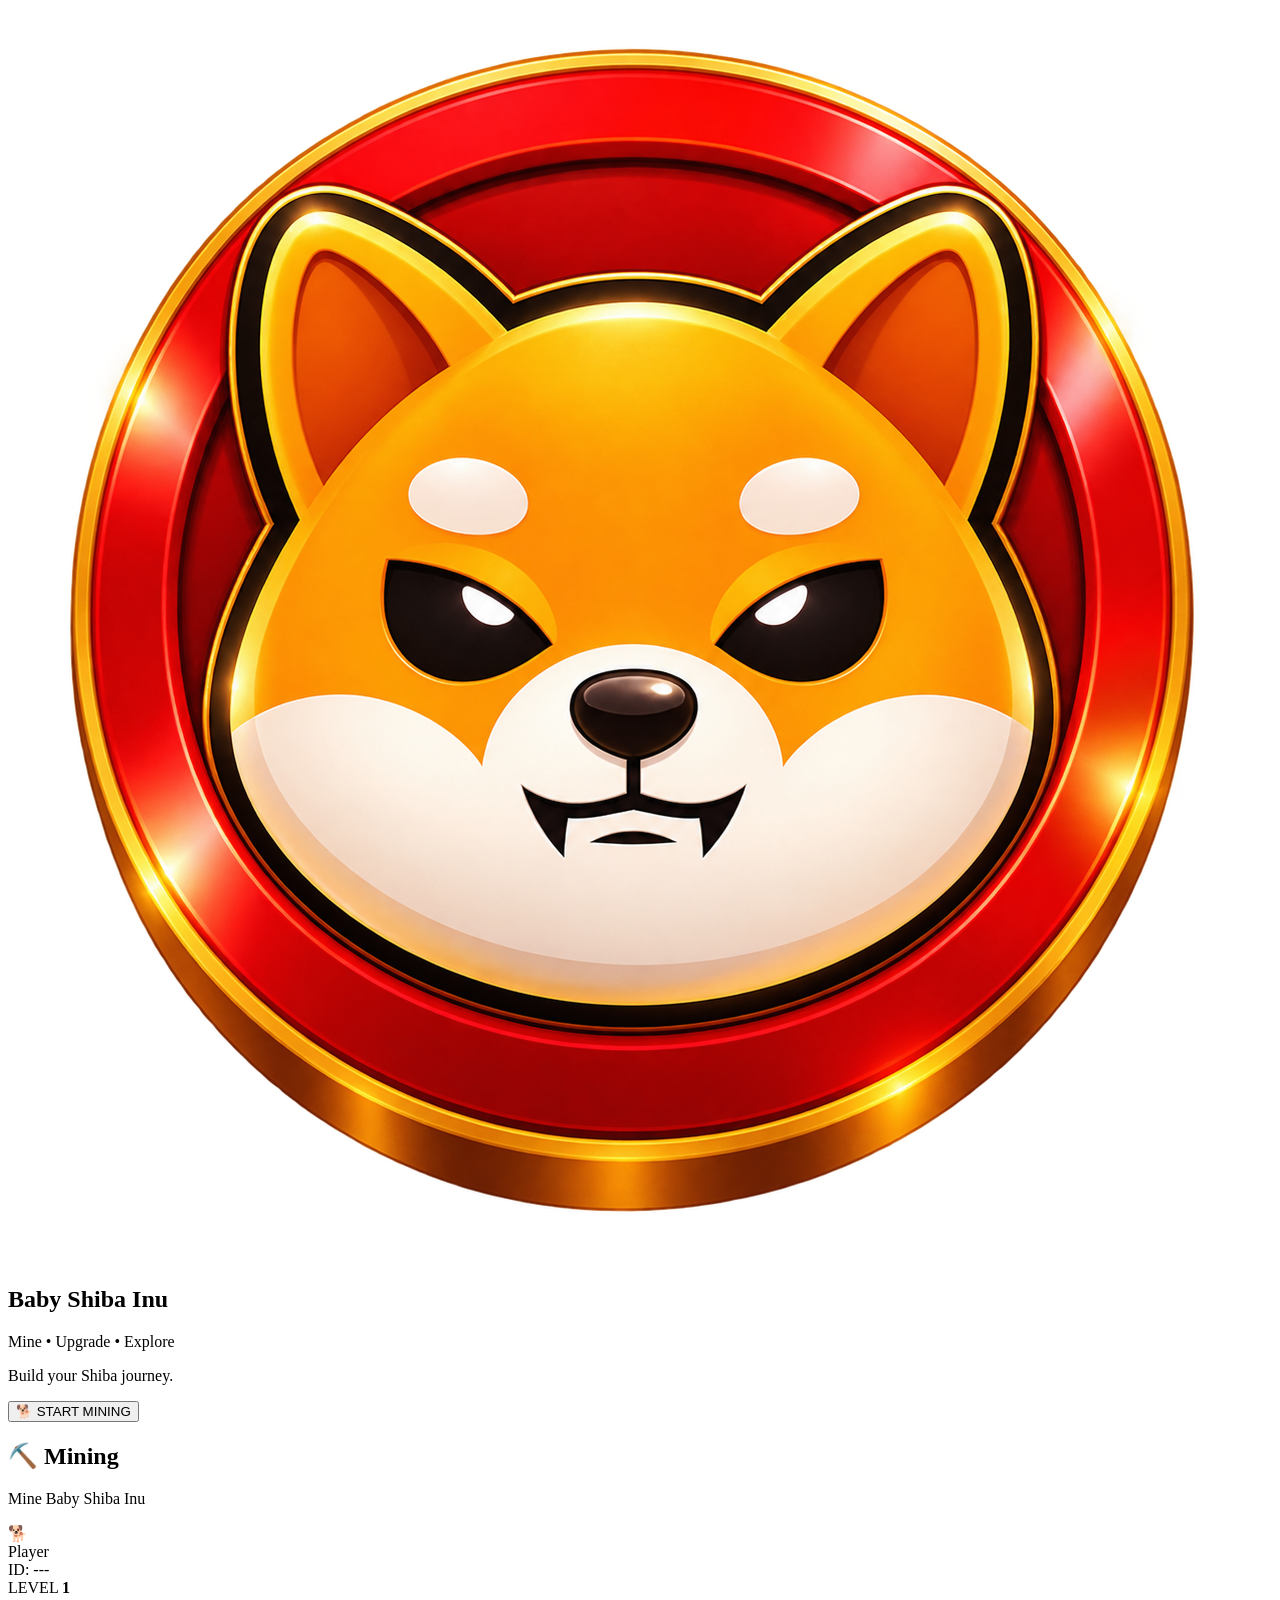
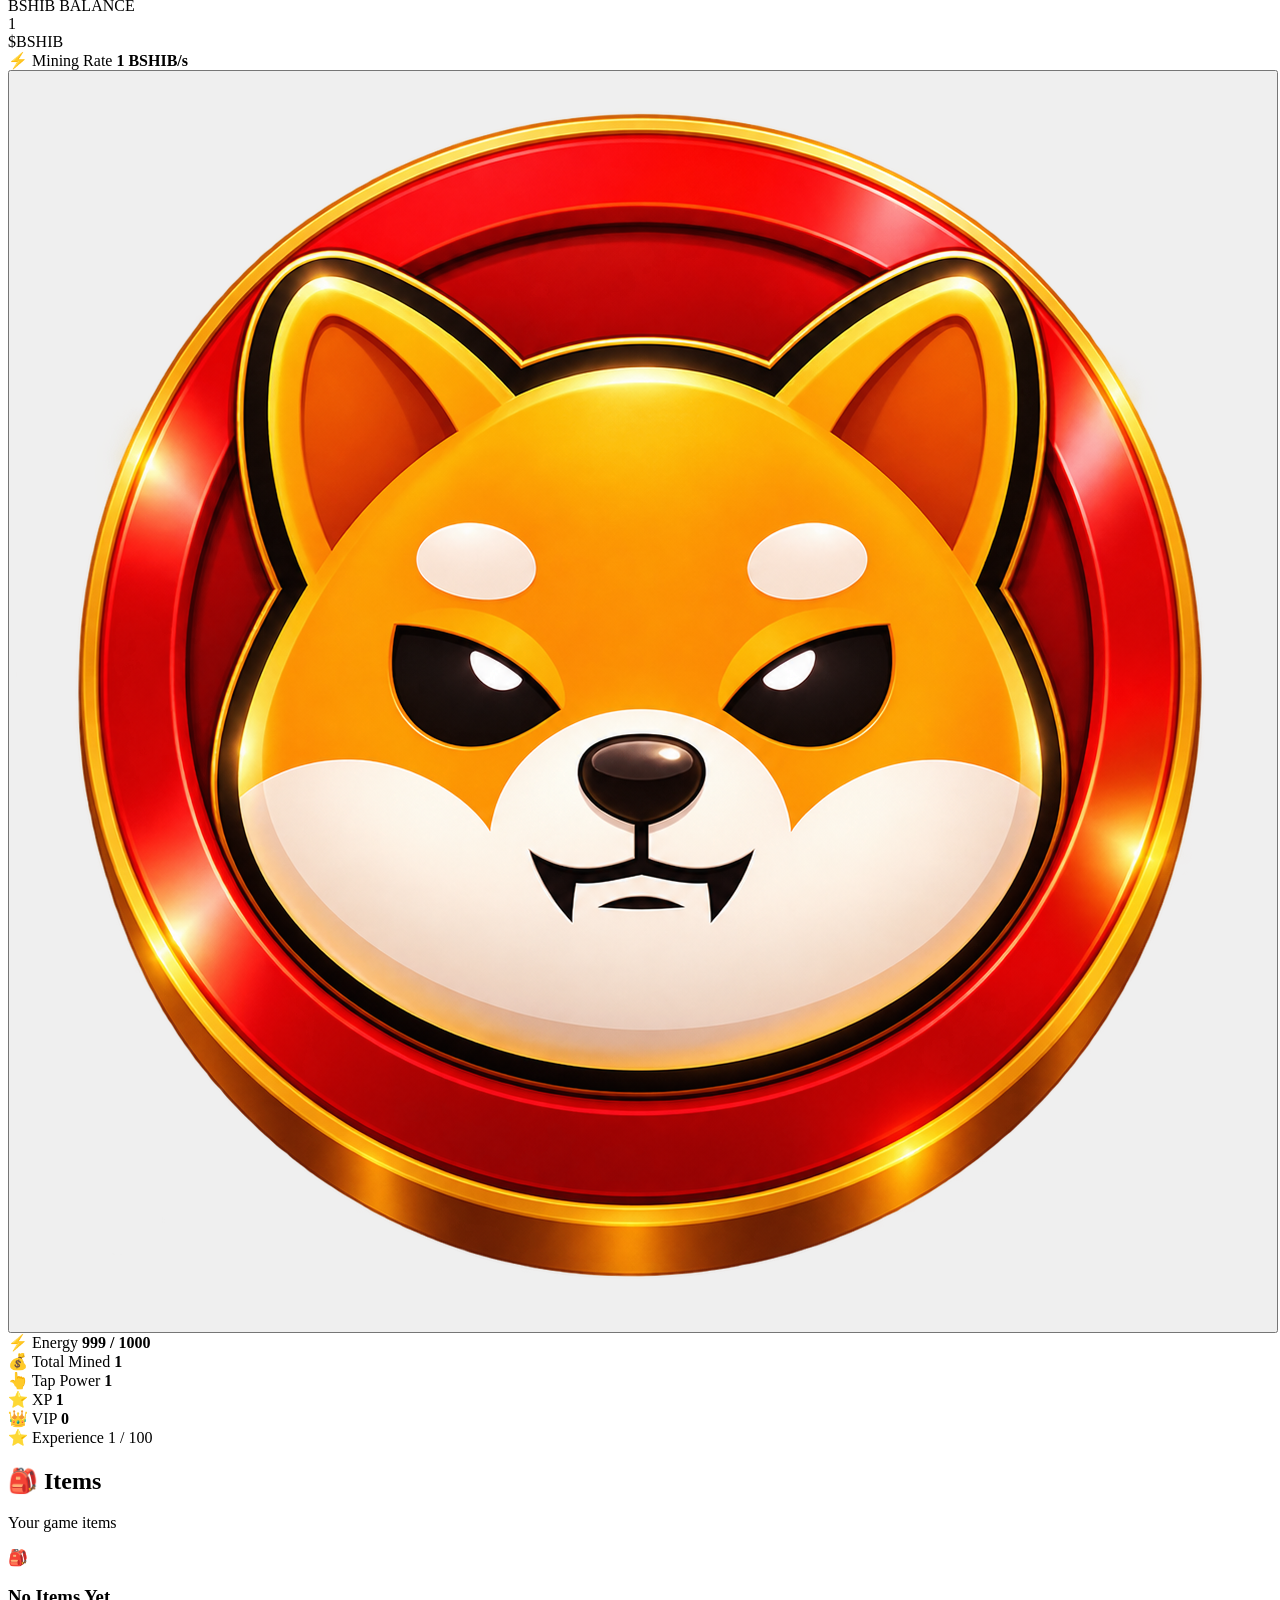
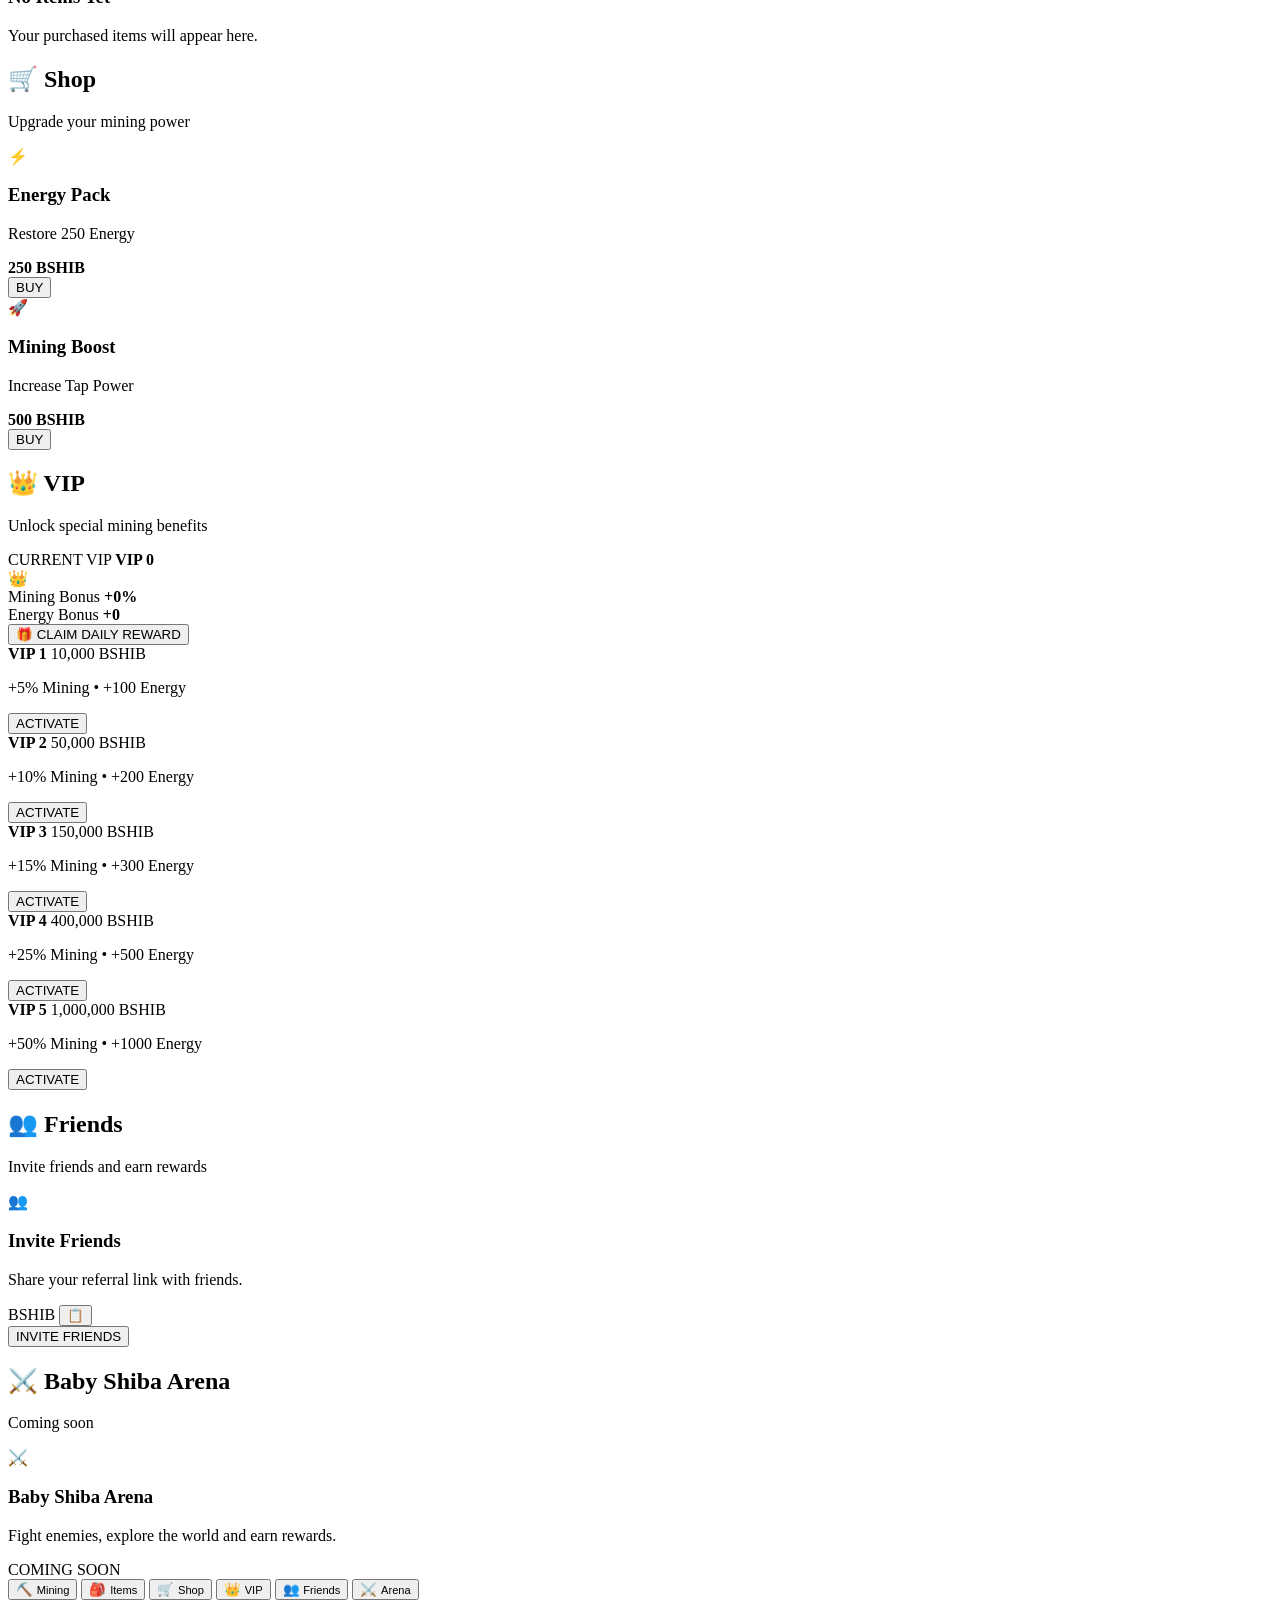
==== commit fece6e4d: "Create index.html" ====
--- a/index.html
+++ b/index.html
@@ -2,6 +2,7 @@
 <html lang="en">
 <head>
     <meta charset="UTF-8">
+
     <meta
         name="viewport"
         content="width=device-width, initial-scale=1.0, maximum-scale=1.0, user-scalable=no"
@@ -11,15 +12,16 @@
 
     <script src="https://telegram.org/js/telegram-web-app.js"></script>
 
-    <link rel="stylesheet" href="style.css?v=10">
+    <link rel="stylesheet" href="style.css">
 </head>
 
 <body>
 
-<div class="app">
+<div id="app">
 
     <!-- INTRO -->
-    <section id="introPage" class="page intro-page active">
+
+    <section id="introPage" class="intro-page">
 
         <div class="intro-content">
 
@@ -43,7 +45,6 @@
             <button
                 id="startGame"
                 class="primary-btn"
-                type="button"
             >
                 🐕 START MINING
             </button>
@@ -54,21 +55,34 @@
 
 
     <!-- GAME -->
+
     <main id="gameApp" class="game-app hidden">
 
 
-        <!-- MINING PAGE -->
-        <section id="miningPage" class="game-page active">
+        <!-- MINING -->
+
+        <section
+            id="miningPage"
+            class="game-page active"
+        >
 
             <div class="top-header">
+
                 <div>
+
                     <h2>⛏️ Mining</h2>
-                    <p>Mine Baby Shiba Inu</p>
-                </div>
+
+                    <p>
+                        Mine Baby Shiba Inu
+                    </p>
+
+                </div>
+
             </div>
 
 
             <!-- PLAYER -->
+
             <div class="player-card">
 
                 <div class="player-info">
@@ -78,26 +92,39 @@
                     </div>
 
                     <div>
-                        <div id="playerName">
+
+                        <div
+                            id="playerName"
+                            class="player-name"
+                        >
                             Player
                         </div>
 
                         <div class="player-id">
-                            ID: <span id="playerId">---</span>
+                            ID:
+                            <span id="playerId">---</span>
                         </div>
+
                     </div>
 
                 </div>
 
+
                 <div class="level-box">
+
                     <span>LEVEL</span>
-                    <strong id="levelValue">1</strong>
+
+                    <strong id="levelValue">
+                        1
+                    </strong>
+
                 </div>
 
             </div>
 
 
             <!-- BALANCE -->
+
             <div class="balance-card">
 
                 <div class="balance-label">
@@ -119,13 +146,22 @@
 
 
             <!-- MINING -->
+
             <div class="mining-card">
 
                 <div class="mining-title">
-                    <span>⚡ Mining Rate</span>
+
+                    <span>
+                        ⚡ Mining Rate
+                    </span>
+
                     <strong>
-                        <span id="mineRate">1</span> BSHIB/s
-                    </strong>
+                        <span id="mineRate">
+                            1
+                        </span>
+                        BSHIB/s
+                    </strong>
+
                 </div>
 
 
@@ -134,7 +170,6 @@
                     <button
                         id="shibaButton"
                         class="shiba-button"
-                        type="button"
                     >
 
                         <img
@@ -148,6 +183,7 @@
 
 
                 <!-- ENERGY -->
+
                 <div class="energy-section">
 
                     <div class="energy-header">
@@ -157,12 +193,21 @@
                         </span>
 
                         <strong>
-                            <span id="energy">1000</span>
+
+                            <span id="energy">
+                                1000
+                            </span>
+
                             /
-                            <span id="maxEnergy">1000</span>
+
+                            <span id="maxEnergy">
+                                1000
+                            </span>
+
                         </strong>
 
                     </div>
+
 
                     <div class="energy-bar">
 
@@ -179,6 +224,7 @@
 
 
             <!-- STATS -->
+
             <div class="stats-grid">
 
                 <div class="stat-card">
@@ -236,6 +282,7 @@
 
 
             <!-- XP -->
+
             <div class="xp-section">
 
                 <div class="xp-header">
@@ -249,6 +296,7 @@
                     </span>
 
                 </div>
+
 
                 <div class="xp-bar">
 
@@ -264,9 +312,12 @@
         </section>
 
 
-
-        <!-- ITEMS PAGE -->
-        <section id="itemsPage" class="game-page">
+        <!-- ITEMS -->
+
+        <section
+            id="itemsPage"
+            class="game-page"
+        >
 
             <div class="page-header">
 
@@ -285,7 +336,9 @@
                     🎒
                 </div>
 
-                <h3>No Items Yet</h3>
+                <h3>
+                    No Items Yet
+                </h3>
 
                 <p>
                     Your purchased items will appear here.
@@ -296,9 +349,12 @@
         </section>
 
 
-
-        <!-- SHOP PAGE -->
-        <section id="shopPage" class="game-page">
+        <!-- SHOP -->
+
+        <section
+            id="shopPage"
+            class="game-page"
+        >
 
             <div class="page-header">
 
@@ -319,7 +375,9 @@
 
                 <div class="shop-info">
 
-                    <h3>Energy Pack</h3>
+                    <h3>
+                        Energy Pack
+                    </h3>
 
                     <p>
                         Restore 250 Energy
@@ -334,7 +392,6 @@
                 <button
                     id="energyPackButton"
                     class="buy-btn"
-                    type="button"
                 >
                     BUY
                 </button>
@@ -350,7 +407,9 @@
 
                 <div class="shop-info">
 
-                    <h3>Mining Boost</h3>
+                    <h3>
+                        Mining Boost
+                    </h3>
 
                     <p>
                         Increase Tap Power
@@ -365,7 +424,6 @@
                 <button
                     id="miningBoostButton"
                     class="buy-btn"
-                    type="button"
                 >
                     BUY
                 </button>
@@ -375,9 +433,12 @@
         </section>
 
 
-
-        <!-- VIP PAGE -->
-        <section id="vipPage" class="game-page">
+        <!-- VIP -->
+
+        <section
+            id="vipPage"
+            class="game-page"
+        >
 
             <div class="page-header">
 
@@ -393,6 +454,7 @@
             <div class="vip-current-card">
 
                 <div>
+
                     <span>
                         CURRENT VIP
                     </span>
@@ -400,6 +462,7 @@
                     <strong id="currentVipLevel">
                         VIP 0
                     </strong>
+
                 </div>
 
                 <div class="vip-crown">
@@ -412,17 +475,28 @@
             <div class="vip-stats">
 
                 <div>
-                    <span>Mining Bonus</span>
+
+                    <span>
+                        Mining Bonus
+                    </span>
+
                     <strong id="vipMiningBonus">
                         +0%
                     </strong>
-                </div>
+
+                </div>
+
 
                 <div>
-                    <span>Energy Bonus</span>
+
+                    <span>
+                        Energy Bonus
+                    </span>
+
                     <strong id="vipEnergyBonus">
                         +0
                     </strong>
+
                 </div>
 
             </div>
@@ -430,8 +504,7 @@
 
             <button
                 id="vipRewardButton"
-                class="primary-btn vip-reward-btn"
-                type="button"
+                class="primary-btn"
             >
                 🎁 CLAIM DAILY REWARD
             </button>
@@ -442,8 +515,15 @@
                 <div class="vip-card">
 
                     <div class="vip-card-top">
-                        <strong>VIP 1</strong>
-                        <span>10,000 BSHIB</span>
+
+                        <strong>
+                            VIP 1
+                        </strong>
+
+                        <span>
+                            10,000 BSHIB
+                        </span>
+
                     </div>
 
                     <p>
@@ -453,7 +533,6 @@
                     <button
                         class="vip-buy-btn"
                         data-vip="1"
-                        type="button"
                     >
                         ACTIVATE
                     </button>
@@ -464,8 +543,15 @@
                 <div class="vip-card">
 
                     <div class="vip-card-top">
-                        <strong>VIP 2</strong>
-                        <span>50,000 BSHIB</span>
+
+                        <strong>
+                            VIP 2
+                        </strong>
+
+                        <span>
+                            50,000 BSHIB
+                        </span>
+
                     </div>
 
                     <p>
@@ -475,7 +561,6 @@
                     <button
                         class="vip-buy-btn"
                         data-vip="2"
-                        type="button"
                     >
                         ACTIVATE
                     </button>
@@ -486,8 +571,15 @@
                 <div class="vip-card">
 
                     <div class="vip-card-top">
-                        <strong>VIP 3</strong>
-                        <span>150,000 BSHIB</span>
+
+                        <strong>
+                            VIP 3
+                        </strong>
+
+                        <span>
+                            150,000 BSHIB
+                        </span>
+
                     </div>
 
                     <p>
@@ -497,7 +589,6 @@
                     <button
                         class="vip-buy-btn"
                         data-vip="3"
-                        type="button"
                     >
                         ACTIVATE
                     </button>
@@ -508,8 +599,15 @@
                 <div class="vip-card">
 
                     <div class="vip-card-top">
-                        <strong>VIP 4</strong>
-                        <span>400,000 BSHIB</span>
+
+                        <strong>
+                            VIP 4
+                        </strong>
+
+                        <span>
+                            400,000 BSHIB
+                        </span>
+
                     </div>
 
                     <p>
@@ -519,7 +617,6 @@
                     <button
                         class="vip-buy-btn"
                         data-vip="4"
-                        type="button"
                     >
                         ACTIVATE
                     </button>
@@ -530,8 +627,15 @@
                 <div class="vip-card">
 
                     <div class="vip-card-top">
-                        <strong>VIP 5</strong>
-                        <span>1,000,000 BSHIB</span>
+
+                        <strong>
+                            VIP 5
+                        </strong>
+
+                        <span>
+                            1,000,000 BSHIB
+                        </span>
+
                     </div>
 
                     <p>
@@ -541,7 +645,6 @@
                     <button
                         class="vip-buy-btn"
                         data-vip="5"
-                        type="button"
                     >
                         ACTIVATE
                     </button>
@@ -553,9 +656,12 @@
         </section>
 
 
-
-        <!-- FRIENDS PAGE -->
-        <section id="friendsPage" class="game-page">
+        <!-- FRIENDS -->
+
+        <section
+            id="friendsPage"
+            class="game-page"
+        >
 
             <div class="page-header">
 
@@ -589,10 +695,7 @@
                         BSHIB
                     </span>
 
-                    <button
-                        id="copyReferral"
-                        type="button"
-                    >
+                    <button id="copyReferral">
                         📋
                     </button>
 
@@ -602,7 +705,6 @@
                 <button
                     id="inviteFriends"
                     class="primary-btn"
-                    type="button"
                 >
                     INVITE FRIENDS
                 </button>
@@ -612,13 +714,18 @@
         </section>
 
 
-
-        <!-- ARENA PAGE -->
-        <section id="arenaPage" class="game-page">
+        <!-- ARENA -->
+
+        <section
+            id="arenaPage"
+            class="game-page"
+        >
 
             <div class="page-header">
 
-                <h2>⚔️ Baby Shiba Arena</h2>
+                <h2>
+                    ⚔️ Baby Shiba Arena
+                </h2>
 
                 <p>
                     Coming soon
@@ -650,131 +757,13 @@
         </section>
 
 
-
-        <!-- UPGRADE PAGE -->
-        <section id="upgradePage" class="game-page">
-
-            <div class="page-header">
-
-                <h2>🚀 Upgrades</h2>
-
-                <p>
-                    Improve your mining abilities
-                </p>
-
-            </div>
-
-
-            <div class="upgrade-card">
-
-                <div class="upgrade-icon">
-                    👆
-                </div>
-
-                <div class="upgrade-info">
-
-                    <h3>
-                        Tap Power
-                    </h3>
-
-                    <p>
-                        Increase BSHIB earned per tap
-                    </p>
-
-                    <strong>
-                        Level <span id="tapUpgradeLevel">1</span>
-                    </strong>
-
-                </div>
-
-                <button
-                    id="upgradeTapButton"
-                    class="upgrade-btn"
-                    type="button"
-                >
-                    UPGRADE
-                </button>
-
-            </div>
-
-
-            <div class="upgrade-card">
-
-                <div class="upgrade-icon">
-                    ⚡
-                </div>
-
-                <div class="upgrade-info">
-
-                    <h3>
-                        Max Energy
-                    </h3>
-
-                    <p>
-                        Increase maximum energy
-                    </p>
-
-                    <strong>
-                        <span id="energyUpgradeValue">1000</span>
-                    </strong>
-
-                </div>
-
-                <button
-                    id="upgradeEnergyButton"
-                    class="upgrade-btn"
-                    type="button"
-                >
-                    UPGRADE
-                </button>
-
-            </div>
-
-
-            <div class="upgrade-card">
-
-                <div class="upgrade-icon">
-                    ⛏️
-                </div>
-
-                <div class="upgrade-info">
-
-                    <h3>
-                        Mining Rate
-                    </h3>
-
-                    <p>
-                        Increase automatic mining
-                    </p>
-
-                    <strong>
-                        <span id="miningUpgradeValue">1</span>
-                        BSHIB/s
-                    </strong>
-
-                </div>
-
-                <button
-                    id="upgradeMiningButton"
-                    class="upgrade-btn"
-                    type="button"
-                >
-                    UPGRADE
-                </button>
-
-            </div>
-
-        </section>
-
-
-
         <!-- BOTTOM NAV -->
+
         <nav class="bottom-nav">
 
             <button
                 class="nav-item active"
                 data-page="miningPage"
-                type="button"
             >
                 <span>⛏️</span>
                 <small>Mining</small>
@@ -784,7 +773,6 @@
             <button
                 class="nav-item"
                 data-page="itemsPage"
-                type="button"
             >
                 <span>🎒</span>
                 <small>Items</small>
@@ -794,7 +782,6 @@
             <button
                 class="nav-item"
                 data-page="shopPage"
-                type="button"
             >
                 <span>🛒</span>
                 <small>Shop</small>
@@ -804,7 +791,6 @@
             <button
                 class="nav-item"
                 data-page="vipPage"
-                type="button"
             >
                 <span>👑</span>
                 <small>VIP</small>
@@ -814,7 +800,6 @@
             <button
                 class="nav-item"
                 data-page="friendsPage"
-                type="button"
             >
                 <span>👥</span>
                 <small>Friends</small>
@@ -824,7 +809,6 @@
             <button
                 class="nav-item"
                 data-page="arenaPage"
-                type="button"
             >
                 <span>⚔️</span>
                 <small>Arena</small>
@@ -836,6 +820,7 @@
 
 
     <!-- TOAST -->
+
     <div
         id="toast"
         class="toast"
@@ -843,6 +828,7 @@
 
 
     <!-- EFFECTS -->
+
     <div
         id="effects"
         class="effects"
@@ -852,7 +838,7 @@
 </div>
 
 
-<script src="app.js?v=10"></script>
+<script src="app.js"></script>
 
 </body>
-  </html>
+          </html>
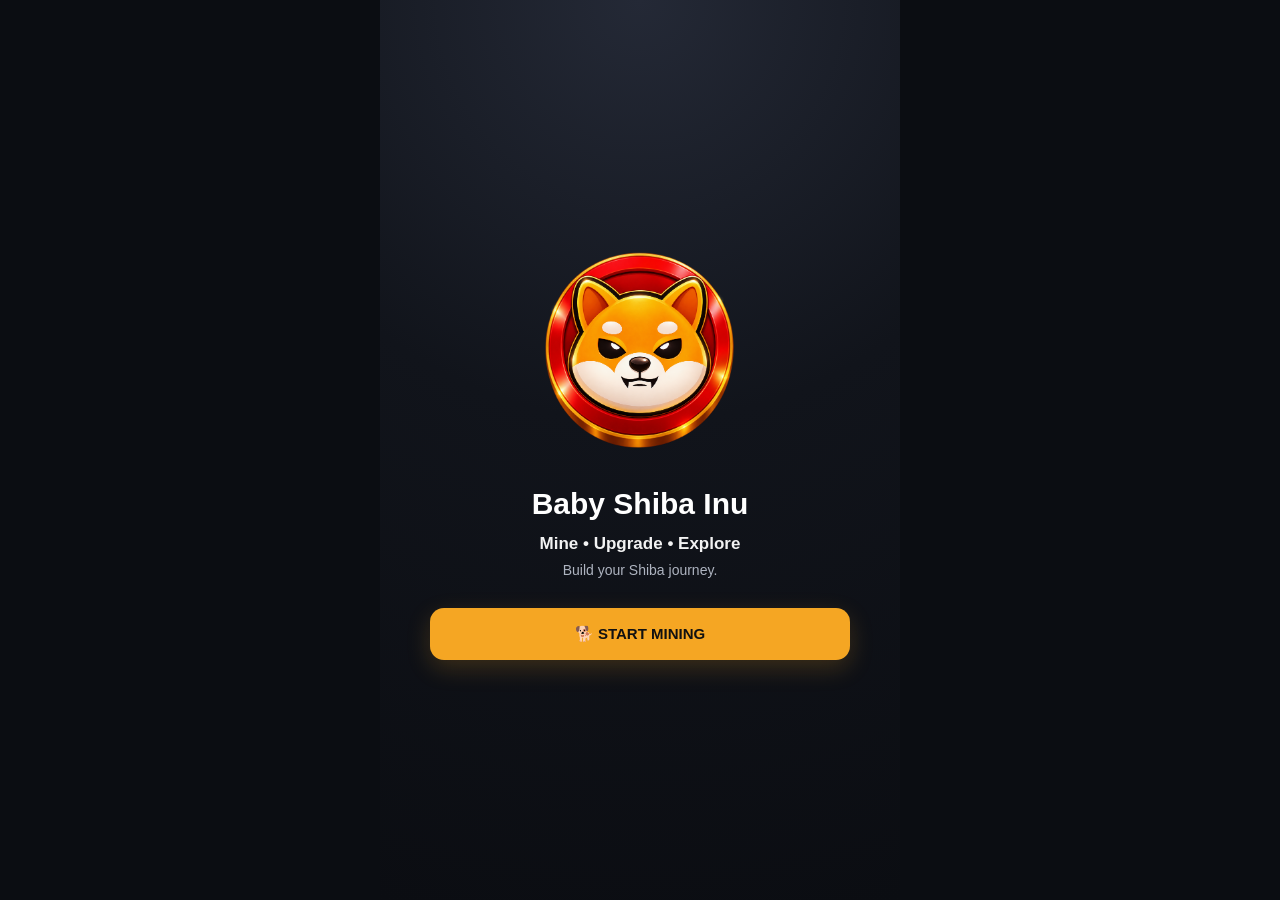
==== commit 5bc0e952: "Update index.html" ====
--- a/index.html
+++ b/index.html
@@ -12,7 +12,7 @@
 
     <script src="https://telegram.org/js/telegram-web-app.js"></script>
 
-    <link rel="stylesheet" href="style.css">
+    <link rel="stylesheet" href="Style.css">
 </head>
 
 <body>
--- a/Style.css
+++ b/Style.css
@@ -0,0 +1,1274 @@
+ /* =========================================
+   BABY SHIBA INU
+   MAIN GAME STYLE
+========================================= */
+
+* {
+    box-sizing: border-box;
+    margin: 0;
+    padding: 0;
+}
+
+html,
+body {
+    width: 100%;
+    min-height: 100%;
+}
+
+body {
+    font-family: Arial, Helvetica, sans-serif;
+    background: #0b0d12;
+    color: #ffffff;
+    overflow-x: hidden;
+}
+
+button {
+    font-family: inherit;
+    cursor: pointer;
+    border: none;
+}
+
+.hidden {
+    display: none !important;
+}
+
+
+/* =========================================
+   APP
+========================================= */
+
+#app {
+    width: 100%;
+    max-width: 520px;
+    min-height: 100vh;
+    margin: 0 auto;
+    position: relative;
+    background: #0b0d12;
+}
+
+
+/* =========================================
+   INTRO
+========================================= */
+
+.intro-page {
+    width: 100%;
+    min-height: 100vh;
+
+    display: flex;
+    align-items: center;
+    justify-content: center;
+
+    padding: 30px 20px;
+
+    background:
+        radial-gradient(
+            circle at top,
+            #242936 0%,
+            #11141b 45%,
+            #0b0d12 100%
+        );
+}
+
+.intro-content {
+    width: 100%;
+    max-width: 420px;
+
+    text-align: center;
+}
+
+.intro-logo {
+    width: 220px;
+    height: 220px;
+
+    margin: 0 auto 25px;
+
+    display: flex;
+    align-items: center;
+    justify-content: center;
+}
+
+.intro-logo img {
+    width: 210px;
+    height: 210px;
+
+    max-width: 210px;
+    max-height: 210px;
+
+    object-fit: contain;
+
+    display: block;
+}
+
+.intro-content h1 {
+    font-size: 30px;
+    line-height: 1.2;
+
+    margin-bottom: 12px;
+}
+
+.intro-text {
+    font-size: 17px;
+    font-weight: 700;
+
+    margin-bottom: 8px;
+
+    opacity: 0.95;
+}
+
+.intro-subtitle {
+    font-size: 14px;
+
+    color: #aeb4c0;
+
+    margin-bottom: 30px;
+}
+
+
+/* =========================================
+   BUTTON
+========================================= */
+
+.primary-btn {
+    width: 100%;
+
+    min-height: 52px;
+
+    padding: 14px 20px;
+
+    border-radius: 14px;
+
+    background: #f5a623;
+    color: #111111;
+
+    font-size: 15px;
+    font-weight: 800;
+
+    box-shadow:
+        0 8px 25px rgba(245, 166, 35, 0.20);
+
+    transition:
+        transform 0.15s ease,
+        opacity 0.15s ease;
+}
+
+.primary-btn:active {
+    transform: scale(0.97);
+}
+
+.primary-btn:hover {
+    opacity: 0.92;
+}
+
+
+/* =========================================
+   GAME
+========================================= */
+
+.game-app {
+    width: 100%;
+    min-height: 100vh;
+
+    padding-bottom: 80px;
+
+    background: #0b0d12;
+}
+
+.game-page {
+    display: none;
+
+    width: 100%;
+
+    min-height: calc(100vh - 80px);
+
+    padding:
+        18px
+        16px
+        110px;
+}
+
+.game-page.active {
+    display: block;
+}
+
+
+/* =========================================
+   HEADER
+========================================= */
+
+.top-header {
+    width: 100%;
+
+    margin-bottom: 16px;
+}
+
+.top-header h2 {
+    font-size: 23px;
+    margin-bottom: 5px;
+}
+
+.top-header p {
+    font-size: 13px;
+    color: #9299a6;
+}
+
+
+/* =========================================
+   PLAYER
+========================================= */
+
+.player-card {
+    width: 100%;
+
+    display: flex;
+    align-items: center;
+    justify-content: space-between;
+
+    padding: 14px;
+
+    margin-bottom: 14px;
+
+    background: #151922;
+
+    border: 1px solid #242936;
+
+    border-radius: 16px;
+}
+
+.player-info {
+    display: flex;
+    align-items: center;
+
+    min-width: 0;
+}
+
+.avatar {
+    width: 46px;
+    height: 46px;
+
+    flex-shrink: 0;
+
+    display: flex;
+    align-items: center;
+    justify-content: center;
+
+    margin-right: 11px;
+
+    border-radius: 50%;
+
+    background: #242936;
+
+    font-size: 25px;
+}
+
+.player-name {
+    font-size: 15px;
+    font-weight: 700;
+
+    white-space: nowrap;
+    overflow: hidden;
+    text-overflow: ellipsis;
+}
+
+.player-id {
+    margin-top: 4px;
+
+    font-size: 11px;
+
+    color: #7f8795;
+}
+
+.level-box {
+    flex-shrink: 0;
+
+    text-align: center;
+
+    padding-left: 12px;
+}
+
+.level-box span {
+    display: block;
+
+    font-size: 9px;
+
+    color: #7f8795;
+
+    margin-bottom: 3px;
+}
+
+.level-box strong {
+    font-size: 20px;
+}
+
+
+/* =========================================
+   BALANCE
+========================================= */
+
+.balance-card {
+    width: 100%;
+
+    text-align: center;
+
+    padding: 20px 15px;
+
+    margin-bottom: 14px;
+
+    background:
+        linear-gradient(
+            145deg,
+            #191d27,
+            #12151c
+        );
+
+    border: 1px solid #292f3b;
+
+    border-radius: 18px;
+}
+
+.balance-label {
+    font-size: 11px;
+
+    color: #8d95a3;
+
+    margin-bottom: 8px;
+}
+
+.balance-value {
+    font-size: 31px;
+    line-height: 1.1;
+
+    font-weight: 800;
+
+    word-break: break-word;
+}
+
+.balance-symbol {
+    font-size: 12px;
+
+    margin-top: 6px;
+
+    color: #f5a623;
+    font-weight: 700;
+}
+
+
+/* =========================================
+   MINING CARD
+========================================= */
+
+.mining-card {
+    width: 100%;
+
+    padding: 15px;
+
+    background: #151922;
+
+    border: 1px solid #242936;
+
+    border-radius: 18px;
+
+    margin-bottom: 14px;
+}
+
+.mining-title {
+    width: 100%;
+
+    display: flex;
+    align-items: center;
+    justify-content: space-between;
+
+    font-size: 13px;
+}
+
+.mining-title span {
+    color: #aeb4c0;
+}
+
+.mining-title strong {
+    color: #f5a623;
+}
+
+
+/* =========================================
+   COIN
+========================================= */
+
+.coin-area {
+    width: 100%;
+
+    min-height: 240px;
+
+    display: flex;
+    align-items: center;
+    justify-content: center;
+
+    padding: 15px 0;
+}
+
+.shiba-button {
+    width: 190px;
+    height: 190px;
+
+    min-width: 190px;
+    min-height: 190px;
+
+    max-width: 190px;
+    max-height: 190px;
+
+    padding: 0;
+
+    display: flex;
+    align-items: center;
+    justify-content: center;
+
+    border-radius: 50%;
+
+    background: transparent;
+
+    overflow: hidden;
+
+    box-shadow:
+        0 0 30px rgba(245, 166, 35, 0.18);
+
+    -webkit-tap-highlight-color: transparent;
+}
+
+.shiba-button img {
+    display: block;
+
+    width: 190px;
+    height: 190px;
+
+    min-width: 190px;
+    min-height: 190px;
+
+    max-width: 190px;
+    max-height: 190px;
+
+    object-fit: contain;
+
+    pointer-events: none;
+}
+
+.shiba-button:active {
+    transform: scale(0.94);
+}
+
+
+/* =========================================
+   ENERGY
+========================================= */
+
+.energy-section {
+    width: 100%;
+}
+
+.energy-header {
+    width: 100%;
+
+    display: flex;
+    justify-content: space-between;
+
+    margin-bottom: 8px;
+
+    font-size: 12px;
+}
+
+.energy-header span {
+    color: #9ba2af;
+}
+
+.energy-header strong {
+    color: #ffffff;
+}
+
+.energy-bar {
+    width: 100%;
+    height: 9px;
+
+    overflow: hidden;
+
+    background: #292e38;
+
+    border-radius: 20px;
+}
+
+.energy-fill {
+    width: 100%;
+    height: 100%;
+
+    background: #f5a623;
+
+    border-radius: 20px;
+
+    transition: width 0.25s ease;
+}
+
+
+/* =========================================
+   STATS
+========================================= */
+
+.stats-grid {
+    width: 100%;
+
+    display: grid;
+
+    grid-template-columns: repeat(2, 1fr);
+
+    gap: 10px;
+
+    margin-bottom: 14px;
+}
+
+.stat-card {
+    min-width: 0;
+
+    padding: 14px;
+
+    background: #151922;
+
+    border: 1px solid #242936;
+
+    border-radius: 14px;
+}
+
+.stat-card span {
+    display: block;
+
+    font-size: 11px;
+
+    color: #8e96a4;
+
+    margin-bottom: 7px;
+}
+
+.stat-card strong {
+    display: block;
+
+    font-size: 17px;
+
+    overflow: hidden;
+    text-overflow: ellipsis;
+}
+
+
+/* =========================================
+   XP
+========================================= */
+
+.xp-section {
+    width: 100%;
+
+    padding: 14px;
+
+    background: #151922;
+
+    border: 1px solid #242936;
+
+    border-radius: 14px;
+}
+
+.xp-header {
+    display: flex;
+    justify-content: space-between;
+
+    margin-bottom: 8px;
+
+    font-size: 11px;
+
+    color: #a0a7b3;
+}
+
+.xp-bar {
+    width: 100%;
+    height: 8px;
+
+    background: #292e38;
+
+    border-radius: 20px;
+
+    overflow: hidden;
+}
+
+.xp-fill {
+    width: 0%;
+    height: 100%;
+
+    background: #f5a623;
+
+    border-radius: 20px;
+
+    transition: width 0.25s ease;
+}
+
+
+/* =========================================
+   OTHER PAGE HEADERS
+========================================= */
+
+.page-header {
+    margin-bottom: 18px;
+}
+
+.page-header h2 {
+    font-size: 23px;
+
+    margin-bottom: 6px;
+}
+
+.page-header p {
+    font-size: 13px;
+
+    color: #9299a6;
+}
+
+
+/* =========================================
+   EMPTY CARD
+========================================= */
+
+.empty-card {
+    width: 100%;
+
+    padding: 45px 20px;
+
+    text-align: center;
+
+    background: #151922;
+
+    border: 1px solid #242936;
+
+    border-radius: 18px;
+}
+
+.empty-icon {
+    font-size: 45px;
+
+    margin-bottom: 15px;
+}
+
+.empty-card h3 {
+    font-size: 18px;
+
+    margin-bottom: 8px;
+}
+
+.empty-card p {
+    font-size: 13px;
+
+    line-height: 1.5;
+
+    color: #8e96a4;
+}
+
+
+/* =========================================
+   SHOP
+========================================= */
+
+.shop-card {
+    width: 100%;
+
+    display: flex;
+    align-items: center;
+
+    gap: 12px;
+
+    padding: 15px;
+
+    margin-bottom: 12px;
+
+    background: #151922;
+
+    border: 1px solid #242936;
+
+    border-radius: 16px;
+}
+
+.shop-icon {
+    width: 46px;
+    height: 46px;
+
+    flex-shrink: 0;
+
+    display: flex;
+    align-items: center;
+    justify-content: center;
+
+    background: #242936;
+
+    border-radius: 12px;
+
+    font-size: 23px;
+}
+
+.shop-info {
+    flex: 1;
+    min-width: 0;
+}
+
+.shop-info h3 {
+    font-size: 15px;
+
+    margin-bottom: 4px;
+}
+
+.shop-info p {
+    font-size: 11px;
+
+    color: #8e96a4;
+
+    margin-bottom: 5px;
+}
+
+.shop-info strong {
+    font-size: 12px;
+
+    color: #f5a623;
+}
+
+.buy-btn {
+    flex-shrink: 0;
+
+    padding: 10px 13px;
+
+    border-radius: 10px;
+
+    background: #f5a623;
+
+    color: #111;
+
+    font-size: 11px;
+
+    font-weight: 800;
+}
+
+
+/* =========================================
+   VIP
+========================================= */
+
+.vip-current-card {
+    width: 100%;
+
+    display: flex;
+    align-items: center;
+    justify-content: space-between;
+
+    padding: 18px;
+
+    margin-bottom: 12px;
+
+    background: #151922;
+
+    border: 1px solid #242936;
+
+    border-radius: 16px;
+}
+
+.vip-current-card span {
+    display: block;
+
+    font-size: 10px;
+
+    color: #8e96a4;
+
+    margin-bottom: 5px;
+}
+
+.vip-current-card strong {
+    font-size: 20px;
+}
+
+.vip-crown {
+    font-size: 35px;
+}
+
+.vip-stats {
+    width: 100%;
+
+    display: grid;
+
+    grid-template-columns: 1fr 1fr;
+
+    gap: 10px;
+
+    margin-bottom: 12px;
+}
+
+.vip-stats > div {
+    padding: 14px;
+
+    background: #151922;
+
+    border: 1px solid #242936;
+
+    border-radius: 14px;
+}
+
+.vip-stats span {
+    display: block;
+
+    font-size: 10px;
+
+    color: #8e96a4;
+
+    margin-bottom: 6px;
+}
+
+.vip-stats strong {
+    font-size: 16px;
+}
+
+.vip-list {
+    width: 100%;
+
+    margin-top: 14px;
+}
+
+.vip-card {
+    width: 100%;
+
+    padding: 15px;
+
+    margin-bottom: 10px;
+
+    background: #151922;
+
+    border: 1px solid #242936;
+
+    border-radius: 15px;
+}
+
+.vip-card-top {
+    display: flex;
+    justify-content: space-between;
+
+    gap: 10px;
+
+    margin-bottom: 7px;
+}
+
+.vip-card-top strong {
+    font-size: 15px;
+}
+
+.vip-card-top span {
+    font-size: 11px;
+
+    color: #f5a623;
+}
+
+.vip-card p {
+    font-size: 11px;
+
+    color: #9299a6;
+
+    margin-bottom: 12px;
+}
+
+.vip-buy-btn {
+    width: 100%;
+
+    padding: 10px;
+
+    border-radius: 10px;
+
+    background: #242936;
+
+    color: #ffffff;
+
+    font-size: 11px;
+
+    font-weight: 700;
+}
+
+
+/* =========================================
+   FRIENDS
+========================================= */
+
+.referral-card {
+    width: 100%;
+
+    padding: 30px 18px;
+
+    text-align: center;
+
+    background: #151922;
+
+    border: 1px solid #242936;
+
+    border-radius: 18px;
+}
+
+.referral-icon {
+    font-size: 45px;
+
+    margin-bottom: 12px;
+}
+
+.referral-card h3 {
+    font-size: 19px;
+
+    margin-bottom: 7px;
+}
+
+.referral-card > p {
+    font-size: 12px;
+
+    color: #8e96a4;
+
+    line-height: 1.5;
+
+    margin-bottom: 18px;
+}
+
+.referral-code-box {
+    width: 100%;
+
+    display: flex;
+
+    align-items: center;
+    justify-content: space-between;
+
+    padding: 5px 6px 5px 13px;
+
+    margin-bottom: 12px;
+
+    background: #0d1016;
+
+    border: 1px solid #292f3b;
+
+    border-radius: 11px;
+}
+
+.referral-code-box span {
+    font-size: 13px;
+
+    font-weight: 700;
+}
+
+.referral-code-box button {
+    width: 38px;
+    height: 34px;
+
+    border-radius: 8px;
+
+    background: #242936;
+
+    color: #ffffff;
+}
+
+
+/* =========================================
+   ARENA
+========================================= */
+
+.arena-card {
+    width: 100%;
+
+    padding: 40px 20px;
+
+    text-align: center;
+
+    background:
+        linear-gradient(
+            145deg,
+            #181d27,
+            #11141b
+        );
+
+    border: 1px solid #242936;
+
+    border-radius: 18px;
+}
+
+.arena-icon {
+    font-size: 55px;
+
+    margin-bottom: 15px;
+}
+
+.arena-card h3 {
+    font-size: 20px;
+
+    margin-bottom: 10px;
+}
+
+.arena-card p {
+    font-size: 12px;
+
+    line-height: 1.6;
+
+    color: #8e96a4;
+
+    margin-bottom: 20px;
+}
+
+.coming-soon {
+    display: inline-block;
+
+    padding: 9px 14px;
+
+    border-radius: 20px;
+
+    background: #242936;
+
+    color: #f5a623;
+
+    font-size: 10px;
+
+    font-weight: 800;
+}
+
+
+/* =========================================
+   BOTTOM NAV
+========================================= */
+
+.bottom-nav {
+    position: fixed;
+
+    left: 50%;
+    bottom: 0;
+
+    transform: translateX(-50%);
+
+    width: 100%;
+    max-width: 520px;
+
+    height: 72px;
+
+    display: grid;
+
+    grid-template-columns:
+        repeat(6, 1fr);
+
+    background: #11141b;
+
+    border-top: 1px solid #292f3b;
+
+    z-index: 1000;
+}
+
+.nav-item {
+    min-width: 0;
+
+    display: flex;
+    flex-direction: column;
+
+    align-items: center;
+    justify-content: center;
+
+    gap: 4px;
+
+    background: transparent;
+
+    color: #707887;
+}
+
+.nav-item span {
+    font-size: 18px;
+
+    line-height: 1;
+}
+
+.nav-item small {
+    font-size: 9px;
+
+    line-height: 1;
+}
+
+.nav-item.active {
+    color: #f5a623;
+}
+
+
+/* =========================================
+   TOAST
+========================================= */
+
+.toast {
+    position: fixed;
+
+    left: 50%;
+    bottom: 90px;
+
+    transform:
+        translateX(-50%)
+        translateY(15px);
+
+    max-width: calc(100% - 40px);
+
+    padding: 11px 16px;
+
+    border-radius: 12px;
+
+    background: #242936;
+
+    color: #ffffff;
+
+    font-size: 12px;
+
+    opacity: 0;
+
+    pointer-events: none;
+
+    z-index: 2000;
+
+    transition:
+        opacity 0.2s ease,
+        transform 0.2s ease;
+}
+
+.toast.show {
+    opacity: 1;
+
+    transform:
+        translateX(-50%)
+        translateY(0);
+}
+
+
+/* =========================================
+   EFFECTS
+========================================= */
+
+.effects {
+    position: fixed;
+
+    inset: 0;
+
+    pointer-events: none;
+
+    overflow: hidden;
+
+    z-index: 1500;
+}
+
+.coin-effect {
+    position: fixed;
+
+    left: 50%;
+    top: 45%;
+
+    transform: translate(-50%, 0);
+
+    color: #f5a623;
+
+    font-size: 18px;
+
+    font-weight: 800;
+
+    animation: coinFloat 0.9s ease-out forwards;
+
+    pointer-events: none;
+}
+
+@keyframes coinFloat {
+
+    0% {
+        opacity: 1;
+        transform:
+            translate(-50%, 0)
+            scale(1);
+    }
+
+    100% {
+        opacity: 0;
+        transform:
+            translate(-50%, -70px)
+            scale(1.1);
+    }
+
+}
+
+
+/* =========================================
+   MOBILE
+========================================= */
+
+@media (max-width: 420px) {
+
+    .game-page {
+        padding-left: 13px;
+        padding-right: 13px;
+    }
+
+    .coin-area {
+        min-height: 225px;
+    }
+
+    .shiba-button {
+        width: 175px;
+        height: 175px;
+
+        min-width: 175px;
+        min-height: 175px;
+
+        max-width: 175px;
+        max-height: 175px;
+    }
+
+    .shiba-button img {
+        width: 175px;
+        height: 175px;
+
+        min-width: 175px;
+        min-height: 175px;
+
+        max-width: 175px;
+        max-height: 175px;
+    }
+
+    .balance-value {
+        font-size: 27px;
+    }
+
+    .nav-item span {
+        font-size: 17px;
+    }
+
+    .nav-item small {
+        font-size: 8px;
+    }
+
+}
+
+
+/* =========================================
+   VERY SMALL SCREENS
+========================================= */
+
+@media (max-width: 340px) {
+
+    .shiba-button {
+        width: 155px;
+        height: 155px;
+
+        min-width: 155px;
+        min-height: 155px;
+
+        max-width: 155px;
+        max-height: 155px;
+    }
+
+    .shiba-button img {
+        width: 155px;
+        height: 155px;
+
+        min-width: 155px;
+        min-height: 155px;
+
+        max-width: 155px;
+        max-height: 155px;
+    }
+
+    .nav-item small {
+        font-size: 7px;
+    }
+
+}
